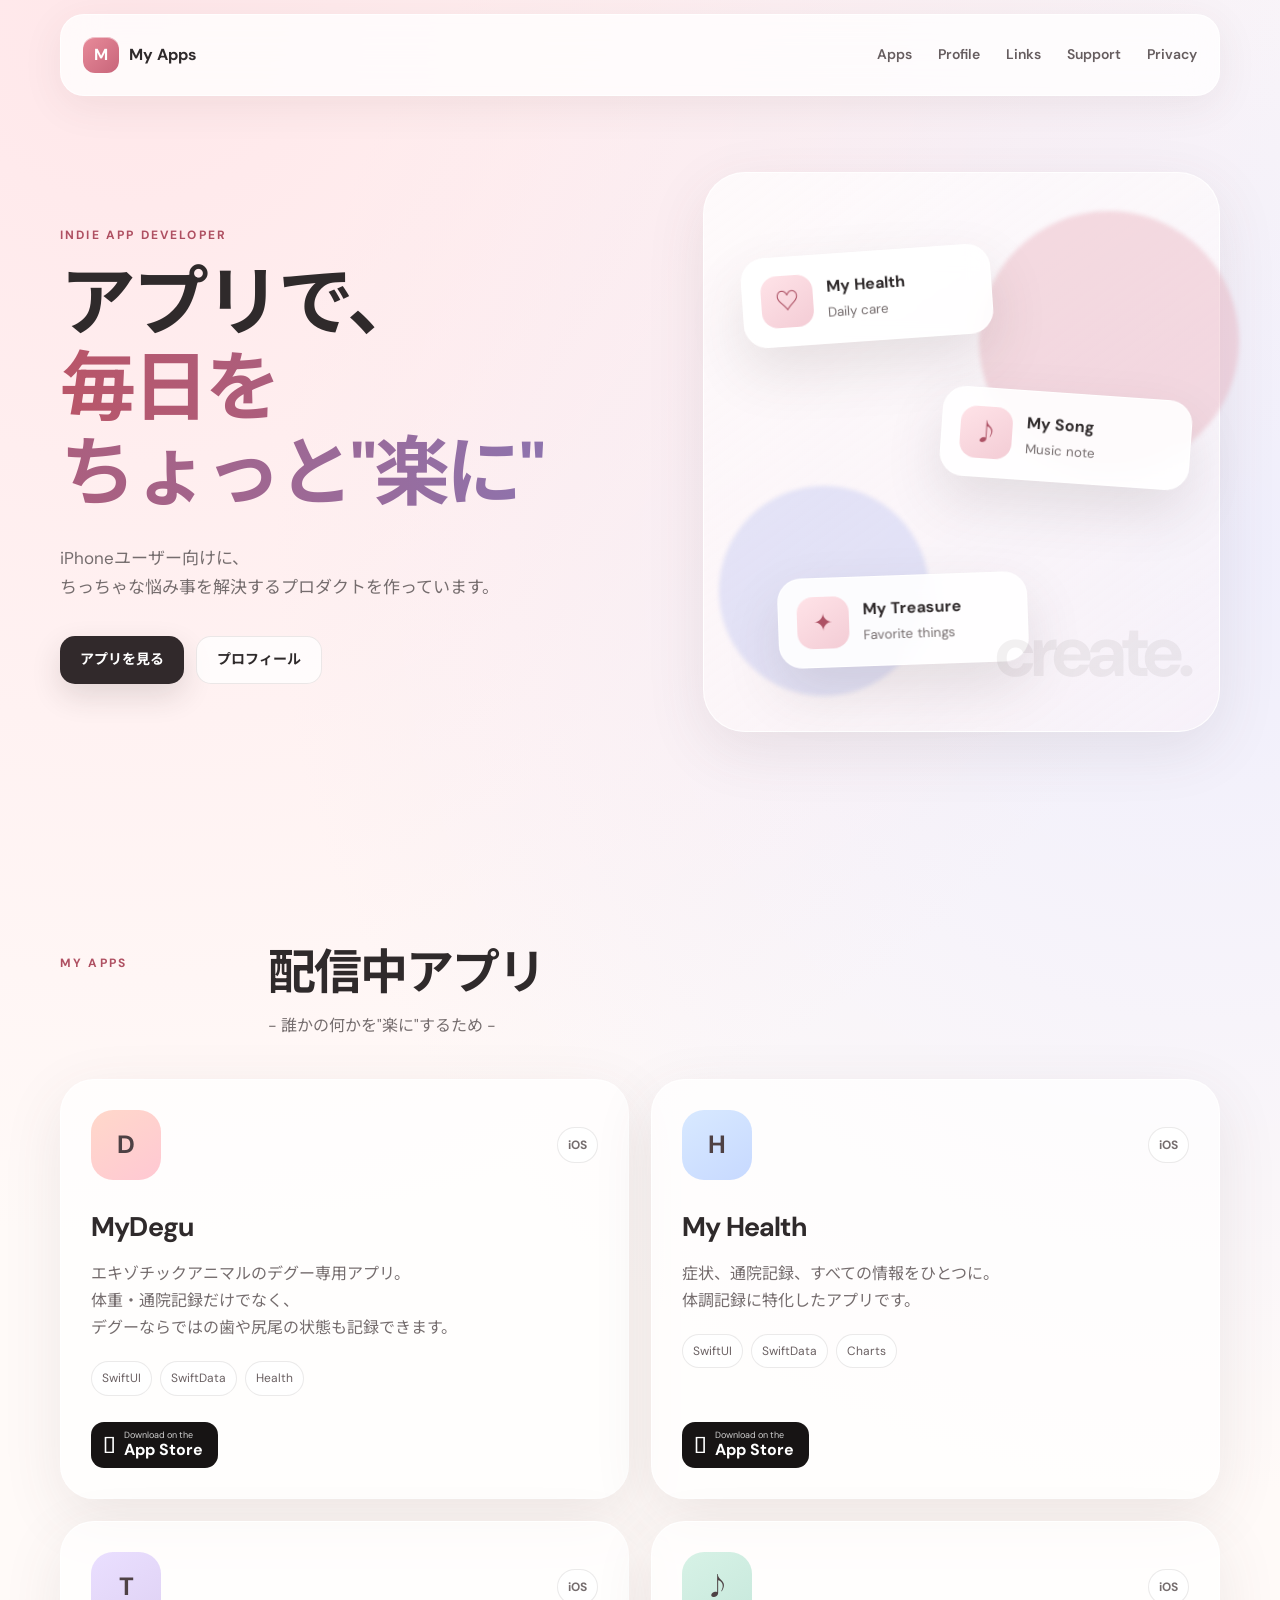
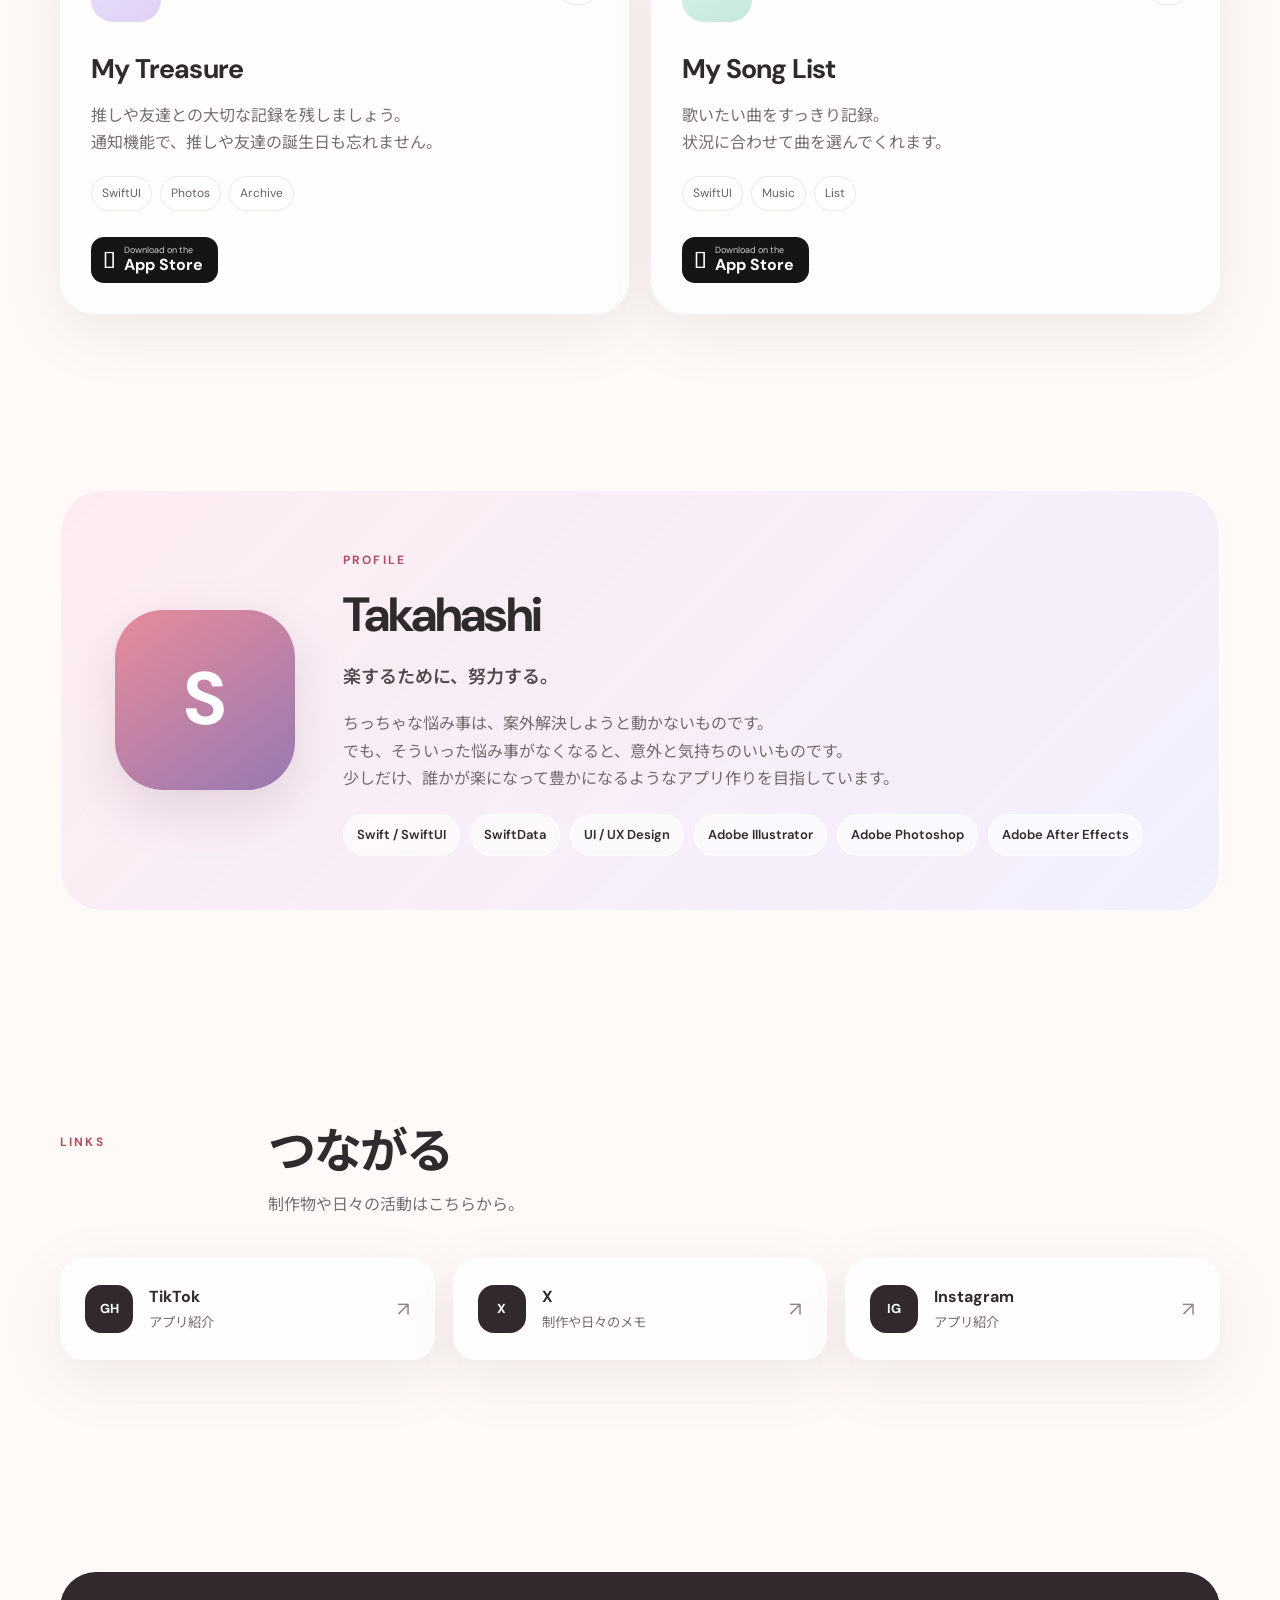
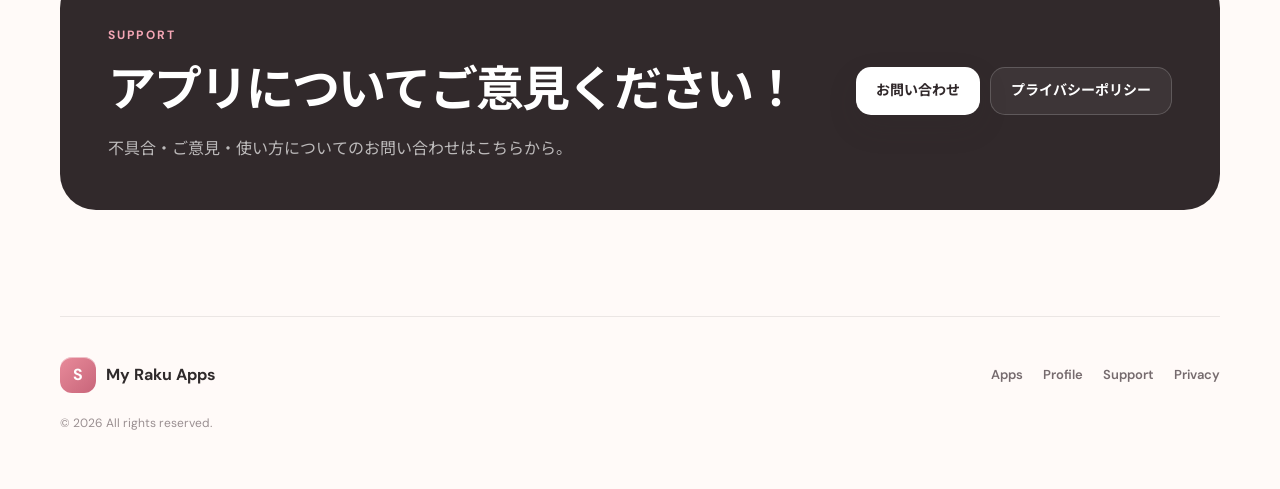
==== index.html @ 23fc6446 "名前削除" ====
<!doctype html>
<html lang="ja">

<head>
  <meta charset="utf-8">
  <meta name="viewport" content="width=device-width, initial-scale=1">

  <title>My Raku Apps</title>

  <meta
    name="description"
    content="個人開発したiOSアプリや制作活動をまとめたポートフォリオサイトです。"
  >
  <meta name="theme-color" content="#fff8f6">

  <!-- OGP -->
  <meta property="og:type" content="website">
  <meta property="og:title" content="Sakura Apps">
  <meta
    property="og:description"
    content="個人開発したiOSアプリや制作活動をまとめています。"
  >
  <meta property="og:image" content="assets/ogp.svg">
  <meta property="og:locale" content="ja_JP">

  <!-- favicon -->
  <link rel="icon" href="assets/favicon.svg" type="image/svg+xml">

  <!-- CSS -->
  <link rel="stylesheet" href="style.css">
</head>


<body>

  <div class="site-shell">

    <!-- HEADER -->
    <header class="header">

      <a class="brand" href="#top" aria-label="My Apps ホーム">
        <span class="brand-mark">M</span>
        <span>My Apps</span>
      </a>

      <button
        class="menu-button"
        id="menuButton"
        aria-label="メニューを開く"
        aria-expanded="false"
      >
        <span></span>
        <span></span>
        <span></span>
      </button>

      <nav class="nav" id="nav">
        <a href="#apps">Apps</a>
        <a href="#profile">Profile</a>
        <a href="#links">Links</a>
        <a href="#support">Support</a>
        <a href="privacy.html">Privacy</a>
      </nav>

    </header>


    <main id="top">

      <!-- HERO -->
      <section class="hero section">

        <div class="hero-copy">

          <span class="eyebrow">INDIE APP DEVELOPER</span>

          <h1>
            アプリで、<br>
            <span>毎日を<br>
            ちょっと"楽に"</span>
          </h1>

          <p>
            iPhoneユーザー向けに、<br>
            ちっちゃな悩み事を解決するプロダクトを作っています。
          </p>

          <div class="hero-actions">
            <a class="button primary" href="#apps">アプリを見る</a>
            <a class="button secondary" href="#profile">プロフィール</a>
          </div>

        </div>


        <div class="hero-art" aria-hidden="true">

          <div class="orb orb-a"></div>
          <div class="orb orb-b"></div>

          <div class="phone-card phone-card-a">
            <div class="mini-icon">♡</div>
            <div>
              <strong>My Health</strong>
              <small>Daily care</small>
            </div>
          </div>

          <div class="phone-card phone-card-b">
            <div class="mini-icon">♪</div>
            <div>
              <strong>My Song</strong>
              <small>Music note</small>
            </div>
          </div>

          <div class="phone-card phone-card-c">
            <div class="mini-icon">✦</div>
            <div>
              <strong>My Treasure</strong>
              <small>Favorite things</small>
            </div>
          </div>

          <div class="hero-word">create.</div>

        </div>

      </section>


      <!-- APPS -->
      <section class="section" id="apps">

        <div class="section-heading">

          <span class="eyebrow">MY APPS</span>

          <div>
            <h2>配信中アプリ</h2>
            <p>- 誰かの何かを"楽に"するため -</p>
          </div>

        </div>


        <div class="app-grid">

          <!-- MyDegu -->
          <article class="app-card">

            <div class="app-top">
              <div class="app-icon peach">D</div>
              <span class="status">iOS</span>
            </div>

            <h3>MyDegu</h3>

            <p>
              エキゾチックアニマルのデグー専用アプリ。<br>
              体重・通院記録だけでなく、<br>
              デグーならではの歯や尻尾の状態も記録できます。
            </p>

            <div class="tags">
              <span>SwiftUI</span>
              <span>SwiftData</span>
              <span>Health</span>
            </div>

            <a
              class="store-button"
              href="https://apps.apple.com/us/app/mydegu/id6795147871"
              target="_blank"
              rel="noopener noreferrer"
              aria-label="MyDeguをApp Storeで見る"
            >
              <span class="apple"></span>
              <span>
                <small>Download on the</small>
                <strong>App Store</strong>
              </span>
            </a>

          </article>


          <!-- My Health -->
          <article class="app-card">

            <div class="app-top">
              <div class="app-icon blue">H</div>
              <span class="status">iOS</span>
            </div>

            <h3>My Health</h3>

            <p>
              症状、通院記録、すべての情報をひとつに。<br>
              体調記録に特化したアプリです。
            </p>

            <div class="tags">
              <span>SwiftUI</span>
              <span>SwiftData</span>
              <span>Charts</span>
            </div>

            <a
              class="store-button"
              href="https://apps.apple.com/app/id6787606632"
              target="_blank"
              rel="noopener noreferrer"
              aria-label="My HealthをApp Storeで見る"
            >
              <span class="apple"></span>
              <span>
                <small>Download on the</small>
                <strong>App Store</strong>
              </span>
            </a>

          </article>


          <!-- My Treasure -->
          <article class="app-card">

            <div class="app-top">
              <div class="app-icon lilac">T</div>
              <span class="status">iOS</span>
            </div>

            <h3>My Treasure</h3>

            <p>
              推しや友達との大切な記録を残しましょう。<br>
              通知機能で、推しや友達の誕生日も忘れません。
            </p>

            <div class="tags">
              <span>SwiftUI</span>
              <span>Photos</span>
              <span>Archive</span>
            </div>

            <a
              class="store-button"
              href="https://apps.apple.com/us/app/myfavorite/id6787602927"
              target="_blank"
              rel="noopener noreferrer"
              aria-label="My TreasureをApp Storeで見る"
            >
              <span class="apple"></span>
              <span>
                <small>Download on the</small>
                <strong>App Store</strong>
              </span>
            </a>

          </article>


          <!-- My Song List -->
          <article class="app-card">

            <div class="app-top">
              <div class="app-icon mint">♪</div>
              <span class="status">iOS</span>
            </div>

            <h3>My Song List</h3>

            <p>
              歌いたい曲をすっきり記録。<br>
              状況に合わせて曲を選んでくれます。
            </p>

            <div class="tags">
              <span>SwiftUI</span>
              <span>Music</span>
              <span>List</span>
            </div>

            <a
              class="store-button"
              href="https://apps.apple.com/app/id6780097543"
              target="_blank"
              rel="noopener noreferrer"
              aria-label="My Song ListをApp Storeで見る"
            >
              <span class="apple"></span>
              <span>
                <small>Download on the</small>
                <strong>App Store</strong>
              </span>
            </a>

          </article>

        </div>

      </section>


      <!-- PROFILE -->
      <section class="section profile-section" id="profile">

        <div class="profile-card">

          <div class="profile-monogram">S</div>

          <div class="profile-copy">

            <span class="eyebrow">PROFILE</span>

            <h2>Takahashi</h2>

            <p class="lead">
              楽するために、努力する。
            </p>

            <p>
              ちっちゃな悩み事は、案外解決しようと動かないものです。<br>
              でも、そういった悩み事がなくなると、意外と気持ちのいいものです。<br>
              少しだけ、誰かが楽になって豊かになるようなアプリ作りを目指しています。
            </p>

            <div class="profile-points">
              <span>Swift / SwiftUI</span>
              <span>SwiftData</span>
              <span>UI / UX Design</span>
              <span>Adobe Illustrator</span>
              <span>Adobe Photoshop</span>
              <span>Adobe After Effects</span>
            </div>

          </div>

        </div>

      </section>


      <!-- LINKS -->
      <section class="section" id="links">

        <div class="section-heading">

          <span class="eyebrow">LINKS</span>

          <div>
            <h2>つながる</h2>
            <p>制作物や日々の活動はこちらから。</p>
          </div>

        </div>


        <div class="link-grid">

          <!-- TikTok -->
          <a
            class="social-card"
            href=""
            target="_blank"
            rel="noopener noreferrer"
          >
            <span class="social-mark">GH</span>

            <div>
              <strong>TikTok</strong>
              <small>アプリ紹介</small>
            </div>

            <span class="arrow">↗</span>
          </a>


          <!-- X -->
          <a
            class="social-card"
            href="#"
            target="_blank"
            rel="noopener noreferrer"
          >
            <span class="social-mark">X</span>

            <div>
              <strong>X</strong>
              <small>制作や日々のメモ</small>
            </div>

            <span class="arrow">↗</span>
          </a>


          <!-- Instagram -->
          <a
            class="social-card"
            href="#"
            target="_blank"
            rel="noopener noreferrer"
          >
            <span class="social-mark">IG</span>

            <div>
              <strong>Instagram</strong>
              <small>アプリ紹介</small>
            </div>

            <span class="arrow">↗</span>
          </a>

        </div>

      </section>


      <!-- SUPPORT -->
      <section class="section" id="support">

        <div class="support-panel">

          <div>
            <span class="eyebrow">SUPPORT</span>

            <h2>アプリについてご意見ください！</h2>

            <p>
              不具合・ご意見・使い方についてのお問い合わせはこちらから。
            </p>
          </div>

          <div class="support-actions">

            <a
              class="button primary"
              href="mailto:YOUR_EMAIL@example.com"
            >
              お問い合わせ
            </a>

            <a
              class="button secondary"
              href="privacy.html"
            >
              プライバシーポリシー
            </a>

          </div>

        </div>

      </section>

    </main>


    <!-- FOOTER -->
    <footer class="footer">

      <a class="brand footer-brand" href="#top">
        <span class="brand-mark">S</span>
        <span>My Raku Apps</span>
      </a>

      <div class="footer-links">
        <a href="#apps">Apps</a>
        <a href="#profile">Profile</a>
        <a href="#support">Support</a>
        <a href="privacy.html">Privacy</a>
      </div>

      <p>
        © <span id="year"></span> All rights reserved.
      </p>

    </footer>

  </div>


  <!-- JavaScript -->
  <script src="script.js"></script>

</body>
</html>
---- style.css ----
@import url('https://fonts.googleapis.com/css2?family=DM+Sans:wght@400;500;600;700&family=Noto+Sans+JP:wght@400;500;600;700&display=swap');

:root {
  --bg: #fffaf8;
  --surface: rgba(255,255,255,.76);
  --text: #2f2a2b;
  --muted: #756d6e;
  --line: rgba(61, 49, 51, .10);
  --accent: #d66d7e;
  --accent-dark: #af5062;
  --shadow: 0 18px 60px rgba(92, 64, 68, .10);
  --radius-xl: 34px;
  --radius-lg: 24px;
  --radius-md: 18px;
  --max: 1160px;
}

* { box-sizing: border-box; }
html { scroll-behavior: smooth; }
body {
  margin: 0;
  color: var(--text);
  background:
    radial-gradient(circle at 10% 0%, rgba(255, 218, 224, .6), transparent 32%),
    radial-gradient(circle at 95% 15%, rgba(226, 228, 255, .55), transparent 28%),
    var(--bg);
  font-family: "DM Sans", "Noto Sans JP", system-ui, sans-serif;
  line-height: 1.7;
}

a { color: inherit; text-decoration: none; }
img { max-width: 100%; display: block; }
code { background: #fff; padding: .18em .4em; border-radius: 6px; }

.site-shell { overflow: hidden; }
.header {
  width: min(calc(100% - 32px), var(--max));
  height: 82px;
  margin: 14px auto 0;
  padding: 0 22px;
  display: flex;
  align-items: center;
  justify-content: space-between;
  position: sticky;
  top: 12px;
  z-index: 50;
  background: rgba(255,255,255,.76);
  border: 1px solid rgba(255,255,255,.8);
  backdrop-filter: blur(18px);
  box-shadow: 0 10px 40px rgba(92,64,68,.08);
  border-radius: 24px;
}

.brand { display: inline-flex; gap: 10px; align-items: center; font-weight: 700; }
.brand-mark {
  width: 36px; height: 36px;
  display: grid; place-items: center;
  border-radius: 12px;
  background: linear-gradient(135deg, #e88b9a, #c8657a);
  color: white;
  box-shadow: inset 0 1px rgba(255,255,255,.5);
}
.nav { display: flex; gap: 26px; align-items: center; font-size: 14px; font-weight: 600; }
.nav a { color: #665d5f; }
.nav a:hover { color: var(--accent-dark); }
.menu-button { display: none; border: 0; background: transparent; padding: 8px; }
.menu-button span { width: 22px; height: 2px; display:block; background: #403739; margin: 4px 0; border-radius:999px; }

.section {
  width: min(calc(100% - 40px), var(--max));
  margin: 0 auto;
  padding: 106px 0;
}

.hero {
  min-height: 730px;
  display: grid;
  grid-template-columns: 1.05fr .95fr;
  gap: 72px;
  align-items: center;
  padding-top: 76px;
}
.eyebrow {
  display: inline-block;
  margin-bottom: 16px;
  font-size: 12px;
  font-weight: 700;
  letter-spacing: .18em;
  color: var(--accent-dark);
}
.hero h1 {
  font-size: clamp(44px, 6vw, 76px);
  line-height: 1.12;
  letter-spacing: -.045em;
  margin: 0 0 28px;
}
.hero h1 span {
  background: linear-gradient(90deg, #b95568, #8e73ad);
  -webkit-background-clip: text;
  color: transparent;
}
.hero p {
  max-width: 560px;
  margin: 0;
  font-size: 17px;
  color: var(--muted);
}
.hero-actions { display: flex; gap: 12px; margin-top: 34px; }
.button {
  min-height: 48px;
  padding: 0 20px;
  display: inline-flex;
  align-items: center;
  justify-content: center;
  border-radius: 15px;
  font-weight: 700;
  font-size: 14px;
  transition: .2s ease;
}
.button:hover { transform: translateY(-2px); }
.button.primary { background: #31292b; color: white; box-shadow: 0 12px 30px rgba(49,41,43,.14); }
.button.secondary { background: rgba(255,255,255,.75); border: 1px solid var(--line); }

.hero-art {
  position: relative;
  height: 560px;
  border-radius: 42px;
  background: linear-gradient(145deg, rgba(255,255,255,.72), rgba(255,244,246,.42));
  border: 1px solid rgba(255,255,255,.9);
  box-shadow: var(--shadow);
}
.orb { position:absolute; border-radius:50%; filter: blur(2px); }
.orb-a { width:260px; height:260px; right:-20px; top:38px; background:rgba(229,164,178,.36); }
.orb-b { width:210px; height:210px; left:15px; bottom:35px; background:rgba(178,189,241,.34); }
.hero-word {
  position:absolute; right:28px; bottom:18px;
  font-size:72px; font-weight:700; letter-spacing:-.06em; color:rgba(91,73,79,.08);
}
.phone-card {
  position:absolute;
  width: 250px;
  padding: 18px;
  display:flex;
  gap:14px;
  align-items:center;
  border-radius:24px;
  background:rgba(255,255,255,.88);
  border:1px solid rgba(255,255,255,.92);
  box-shadow:0 24px 55px rgba(76,58,63,.13);
  backdrop-filter: blur(12px);
}
.phone-card strong, .phone-card small { display:block; }
.phone-card small { color:var(--muted); margin-top:2px; }
.phone-card-a { top:78px; left:38px; transform:rotate(-4deg); }
.phone-card-b { top:220px; right:28px; transform:rotate(4deg); }
.phone-card-c { bottom:66px; left:74px; transform:rotate(-2deg); }
.mini-icon {
  flex:0 0 52px; height:52px; display:grid; place-items:center;
  border-radius:16px;
  background:linear-gradient(145deg,#ffe3e8,#f3ccd5);
  color:#ad5265; font-size:24px; font-weight:700;
}

.section-heading {
  display:flex;
  gap:48px;
  align-items:flex-start;
  margin-bottom:40px;
}
.section-heading .eyebrow { width:160px; padding-top:9px; }
.section-heading h2, .profile-card h2, .support-panel h2 {
  font-size: clamp(32px, 4vw, 48px);
  line-height:1.2;
  letter-spacing:-.04em;
  margin:0 0 10px;
}
.section-heading p { margin:0; color:var(--muted); }

.app-grid {
  display:grid;
  grid-template-columns:repeat(2,minmax(0,1fr));
  gap:22px;
}
.app-card {
  min-height: 390px;
  padding:30px;
  display:flex;
  flex-direction:column;
  border:1px solid rgba(255,255,255,.92);
  border-radius:var(--radius-xl);
  background:rgba(255,255,255,.68);
  box-shadow:var(--shadow);
  transition:.22s ease;
}
.app-card:hover { transform:translateY(-4px); box-shadow:0 24px 70px rgba(92,64,68,.14); }
.app-top { display:flex; justify-content:space-between; align-items:center; }
.app-icon {
  width:70px; height:70px; display:grid; place-items:center;
  border-radius:22px; font-size:25px; font-weight:700;
  color:#4e4144;
}
.app-icon.peach { background:linear-gradient(145deg,#ffd8ca,#ffc8d3); }
.app-icon.blue { background:linear-gradient(145deg,#d8e9ff,#c7d9ff); }
.app-icon.lilac { background:linear-gradient(145deg,#eadfff,#dfd2f4); }
.app-icon.mint { background:linear-gradient(145deg,#d7f2e6,#c7e8dc); }
.status {
  padding:7px 10px; border-radius:999px;
  background:#fff; border:1px solid var(--line);
  color:var(--muted); font-size:12px; font-weight:700;
}
.app-card h3 { font-size:27px; margin:24px 0 10px; letter-spacing:-.03em; }
.app-card p { margin:0; color:var(--muted); }
.tags { display:flex; gap:8px; flex-wrap:wrap; margin:20px 0 26px; }
.tags span {
  padding:6px 10px; border-radius:999px;
  background:#fff; border:1px solid var(--line);
  font-size:12px; color:#6a6062;
}
.store-button {
  margin-top:auto;
  width:max-content;
  display:flex; gap:8px; align-items:center;
  padding:9px 15px 9px 12px;
  border-radius:13px;
  background:#171414;
  color:white;
  line-height:1.05;
}
.store-button .apple { font-size:23px; }
.store-button small, .store-button strong { display:block; }
.store-button small { font-size:9px; opacity:.8; }
.store-button strong { font-size:16px; margin-top:2px; }
.tiny-note { color:#968b8e; font-size:12px; margin-top:18px; }

.profile-section { padding-top:70px; }
.profile-card {
  padding:54px;
  display:grid;
  grid-template-columns:180px 1fr;
  gap:48px;
  align-items:center;
  border-radius:42px;
  background:linear-gradient(135deg, rgba(253,235,239,.92), rgba(240,237,255,.86));
  border:1px solid rgba(255,255,255,.9);
}
.profile-monogram {
  width:180px; height:180px; display:grid; place-items:center;
  border-radius:48px;
  background:linear-gradient(145deg,#e88b9a,#9679b2);
  color:white;
  font-size:74px; font-weight:700;
  box-shadow:0 20px 50px rgba(125,88,116,.18);
}
.profile-copy .lead { font-size:18px; font-weight:600; color:#54494c; }
.profile-copy p { color:#756a6d; }
.profile-points { display:flex; gap:10px; flex-wrap:wrap; margin-top:22px; }
.profile-points span {
  padding:9px 13px; border-radius:999px; background:rgba(255,255,255,.62);
  border:1px solid rgba(255,255,255,.9); font-size:13px; font-weight:600;
}

.link-grid { display:grid; grid-template-columns:repeat(3,1fr); gap:18px; }
.social-card {
  padding:24px;
  display:grid;
  grid-template-columns:auto 1fr auto;
  gap:16px;
  align-items:center;
  border-radius:24px;
  background:rgba(255,255,255,.67);
  border:1px solid rgba(255,255,255,.9);
  box-shadow:var(--shadow);
  transition:.2s ease;
}
.social-card:hover { transform:translateY(-3px); }
.social-mark {
  width:48px; height:48px; display:grid; place-items:center;
  border-radius:16px; background:#31292b; color:white; font-size:13px; font-weight:700;
}
.social-card strong,.social-card small { display:block; }
.social-card small { color:var(--muted); margin-top:2px; }
.arrow { color:#928689; font-size:20px; }

.support-panel {
  padding:48px;
  display:flex;
  justify-content:space-between;
  gap:32px;
  align-items:center;
  border-radius:36px;
  background:#31292b;
  color:white;
}
.support-panel .eyebrow { color:#f4a6b5; }
.support-panel p { color:rgba(255,255,255,.68); margin-bottom:0; }
.support-actions { display:flex; gap:10px; flex-wrap:wrap; }
.support-panel .button.primary { background:white; color:#31292b; }
.support-panel .button.secondary { color:white; border-color:rgba(255,255,255,.18); background:rgba(255,255,255,.06); }

.footer {
  width:min(calc(100% - 40px),var(--max));
  margin:0 auto;
  padding:40px 0 56px;
  display:grid;
  grid-template-columns:1fr auto;
  gap:20px;
  align-items:center;
  border-top:1px solid var(--line);
}
.footer-links { display:flex; gap:20px; font-size:13px; font-weight:600; color:#766b6e; }
.footer p { grid-column:1/-1; margin:0; font-size:12px; color:#9a8f91; }

.page-hero { padding-top:100px; padding-bottom:40px; }
.page-hero h1 { font-size:clamp(42px,6vw,68px); line-height:1.1; margin:0 0 18px; letter-spacing:-.04em; }
.page-hero p { max-width:700px; color:var(--muted); }
.policy-card {
  padding:44px;
  border-radius:32px;
  background:rgba(255,255,255,.72);
  border:1px solid rgba(255,255,255,.9);
  box-shadow:var(--shadow);
}
.policy-card h2 { margin-top:36px; font-size:23px; }
.policy-card h2:first-child { margin-top:0; }
.policy-card p,.policy-card li { color:#6e6467; }
.policy-card a { color:var(--accent-dark); text-decoration:underline; text-underline-offset:3px; }

@media (max-width: 880px) {
  .header { height:70px; }
  .menu-button { display:block; }
  .nav {
    position:absolute;
    top:78px; left:0; right:0;
    display:none;
    padding:18px;
    flex-direction:column;
    align-items:stretch;
    gap:4px;
    background:rgba(255,255,255,.96);
    border:1px solid var(--line);
    border-radius:22px;
    box-shadow:var(--shadow);
  }
  .nav.open { display:flex; }
  .nav a { padding:11px 10px; }
  .hero { grid-template-columns:1fr; gap:44px; min-height:auto; padding-top:70px; }
  .hero-art { height:470px; }
  .section-heading { display:block; }
  .section-heading .eyebrow { width:auto; }
  .app-grid { grid-template-columns:1fr; }
  .profile-card { grid-template-columns:1fr; padding:34px; }
  .profile-monogram { width:120px; height:120px; border-radius:34px; font-size:48px; }
  .link-grid { grid-template-columns:1fr; }
  .support-panel { align-items:flex-start; flex-direction:column; }
  .footer { grid-template-columns:1fr; }
  .footer-links { flex-wrap:wrap; }
  .footer p { grid-column:auto; }
}

@media (max-width: 560px) {
  .section { width:min(calc(100% - 28px),var(--max)); padding:78px 0; }
  .header { width:calc(100% - 20px); padding:0 16px; top:8px; }
  .hero { padding-top:54px; }
  .hero p { font-size:15px; }
  .hero-actions { flex-direction:column; }
  .button { width:100%; }
  .hero-art { height:405px; border-radius:30px; }
  .phone-card { width:210px; padding:14px; border-radius:20px; }
  .phone-card-a { left:16px; top:48px; }
  .phone-card-b { right:10px; top:168px; }
  .phone-card-c { left:28px; bottom:36px; }
  .hero-word { font-size:56px; }
  .app-card { padding:24px; border-radius:28px; }
  .profile-card { padding:28px; border-radius:30px; }
  .support-panel { padding:30px; border-radius:28px; }
  .policy-card { padding:26px; border-radius:26px; }
}
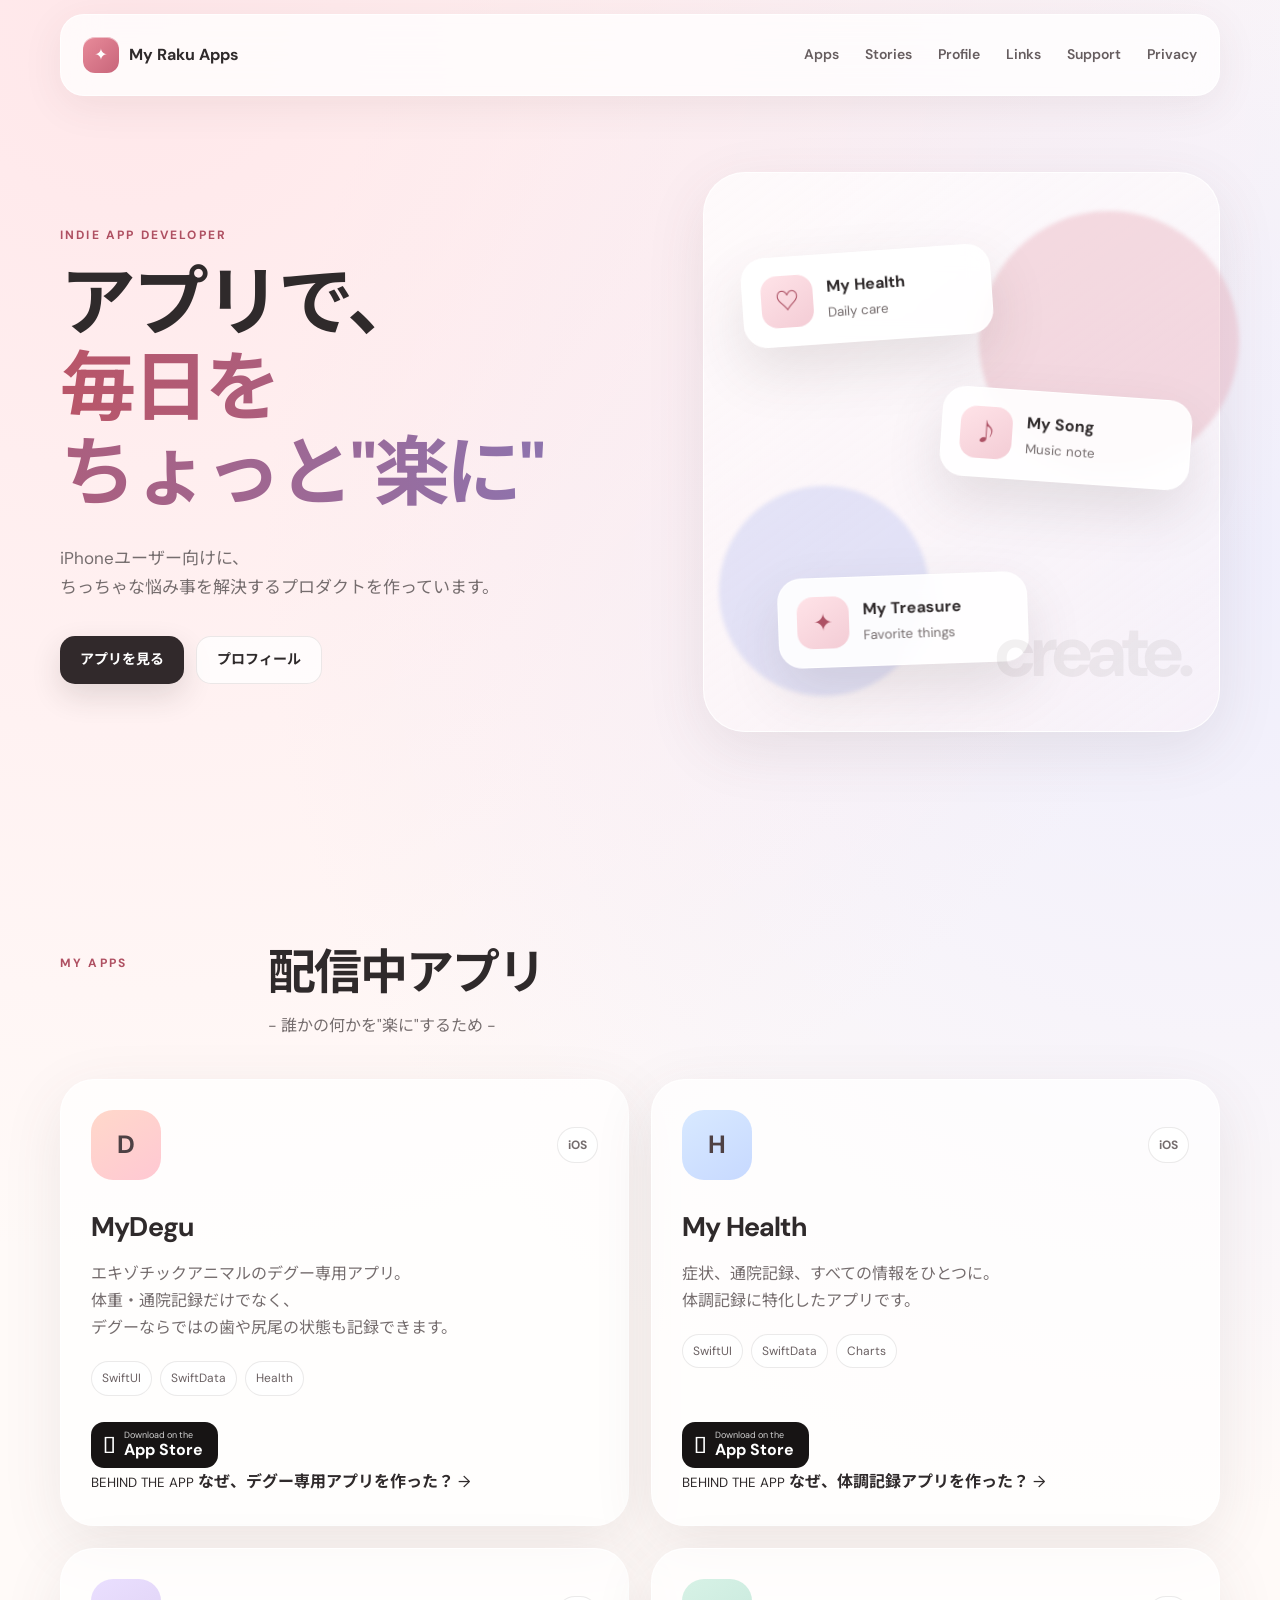
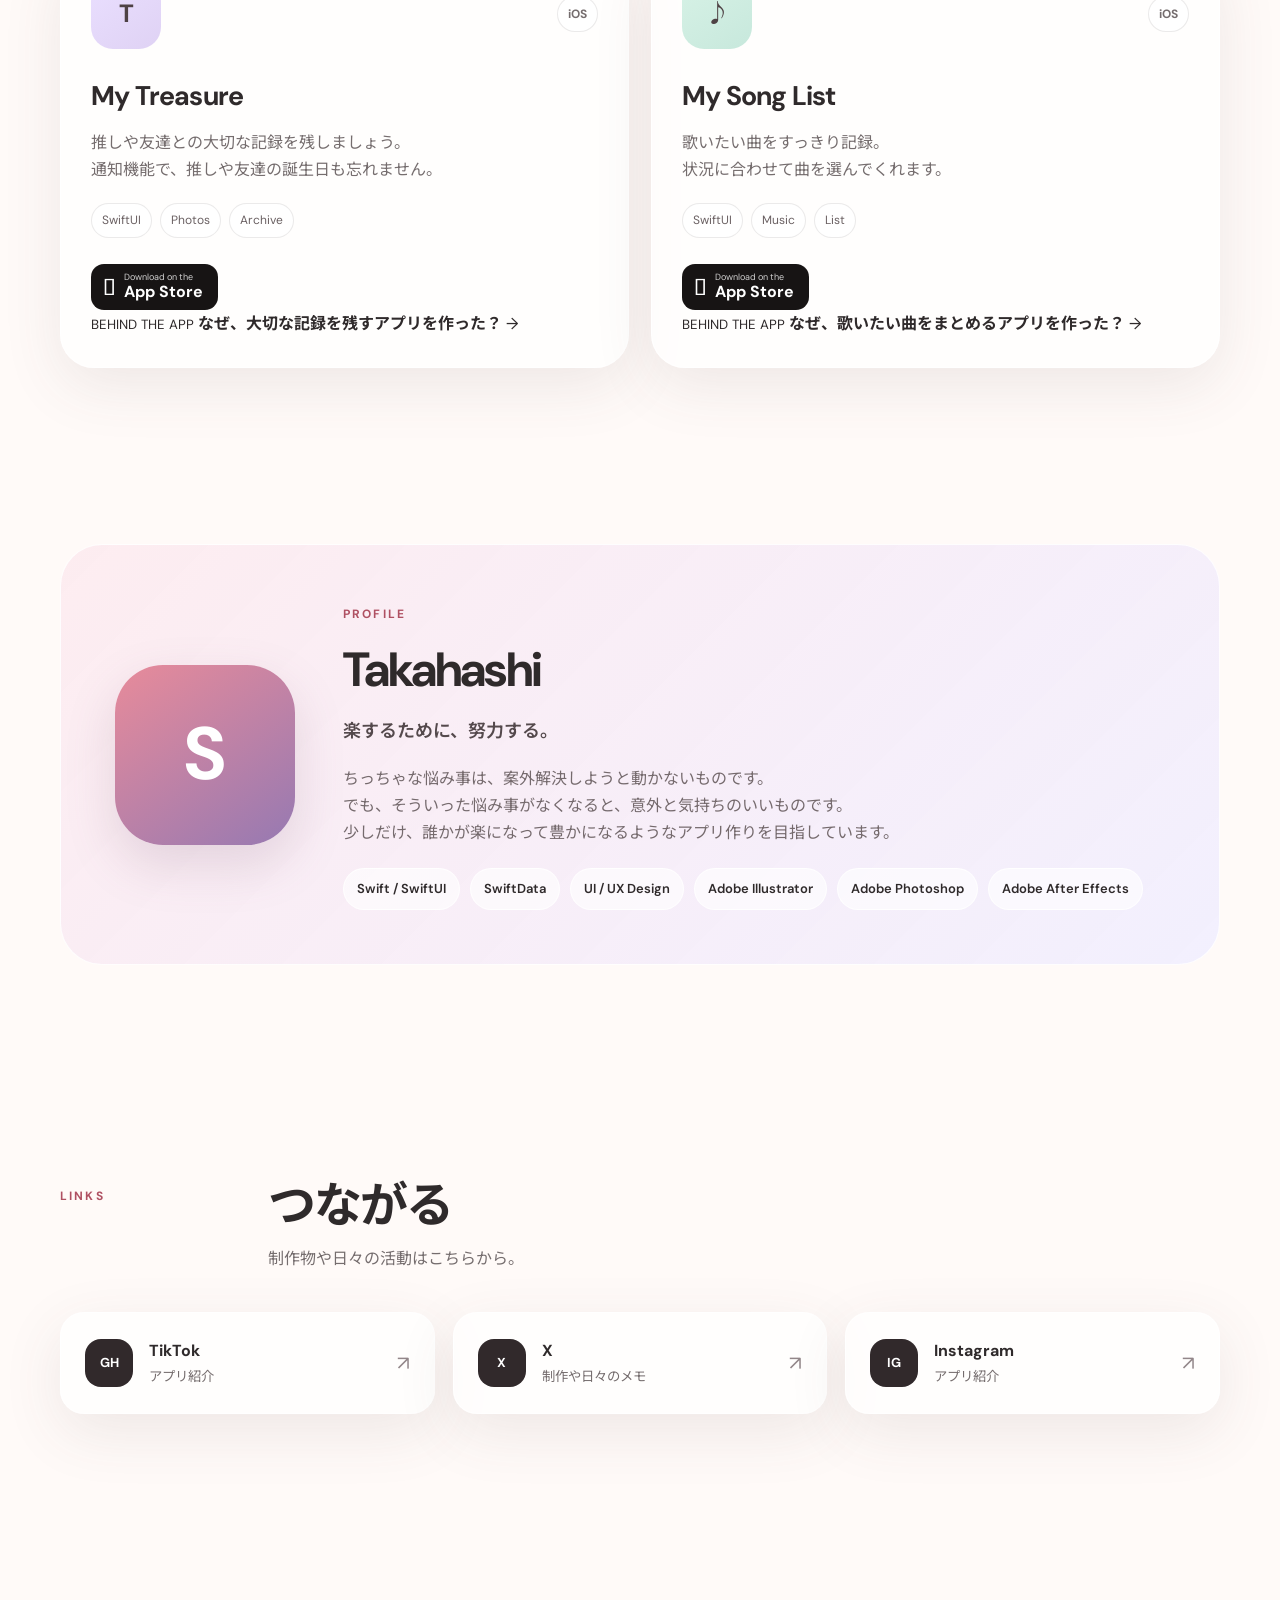
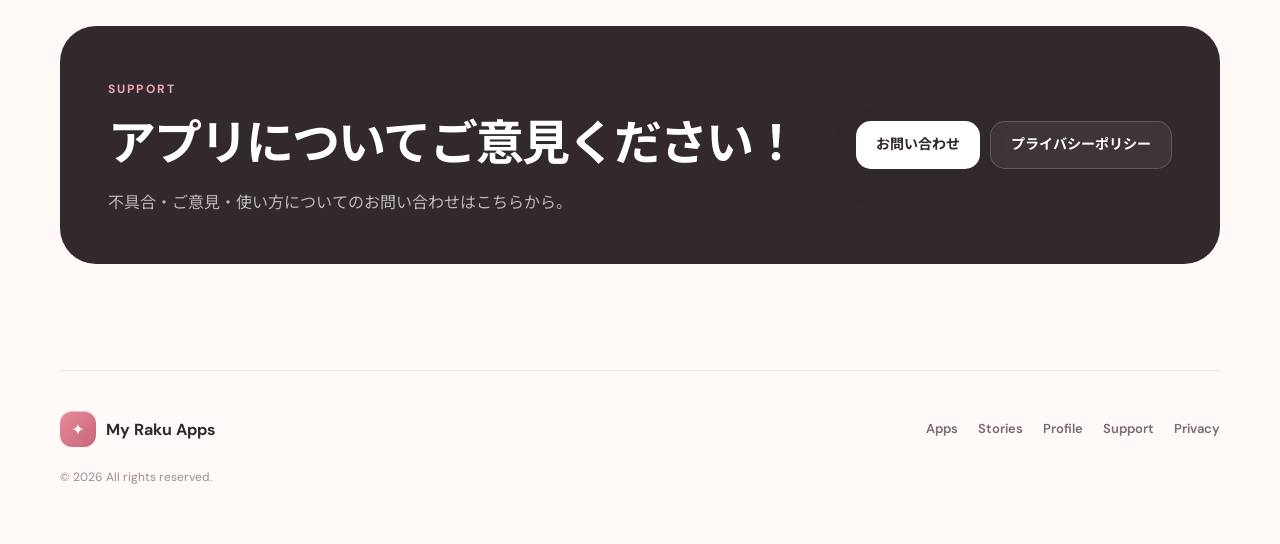
==== commit 9dae8038: "背景追加" ====
--- a/index.html
+++ b/index.html
@@ -15,7 +15,7 @@
 
   <!-- OGP -->
   <meta property="og:type" content="website">
-  <meta property="og:title" content="Sakura Apps">
+  <meta property="og:title" content="My Raku Apps">
   <meta
     property="og:description"
     content="個人開発したiOSアプリや制作活動をまとめています。"
@@ -38,9 +38,9 @@
     <!-- HEADER -->
     <header class="header">
 
-      <a class="brand" href="#top" aria-label="My Apps ホーム">
-        <span class="brand-mark">M</span>
-        <span>My Apps</span>
+      <a class="brand" href="#top" aria-label="My Raku Apps ホーム">
+        <span class="brand-mark">✦</span>
+        <span>My Raku Apps</span>
       </a>
 
       <button
@@ -56,6 +56,7 @@
 
       <nav class="nav" id="nav">
         <a href="#apps">Apps</a>
+        <a href="#apps">Stories</a>
         <a href="#profile">Profile</a>
         <a href="#links">Links</a>
         <a href="#support">Support</a>
@@ -182,6 +183,14 @@
               </span>
             </a>
 
+            <a class="behind-link" href="story/mydegu.html">
+              <span>
+                <small>BEHIND THE APP</small>
+                <strong>なぜ、デグー専用アプリを作った？</strong>
+              </span>
+              <span class="behind-arrow">→</span>
+            </a>
+
           </article>
 
 
@@ -220,6 +229,14 @@
               </span>
             </a>
 
+            <a class="behind-link" href="story/myhealth.html">
+              <span>
+                <small>BEHIND THE APP</small>
+                <strong>なぜ、体調記録アプリを作った？</strong>
+              </span>
+              <span class="behind-arrow">→</span>
+            </a>
+
           </article>
 
 
@@ -258,6 +275,14 @@
               </span>
             </a>
 
+            <a class="behind-link" href="story/mytreasure.html">
+              <span>
+                <small>BEHIND THE APP</small>
+                <strong>なぜ、大切な記録を残すアプリを作った？</strong>
+              </span>
+              <span class="behind-arrow">→</span>
+            </a>
+
           </article>
 
 
@@ -296,6 +321,14 @@
               </span>
             </a>
 
+            <a class="behind-link" href="story/mysong.html">
+              <span>
+                <small>BEHIND THE APP</small>
+                <strong>なぜ、歌いたい曲をまとめるアプリを作った？</strong>
+              </span>
+              <span class="behind-arrow">→</span>
+            </a>
+
           </article>
 
         </div>
@@ -461,12 +494,13 @@
     <footer class="footer">
 
       <a class="brand footer-brand" href="#top">
-        <span class="brand-mark">S</span>
+        <span class="brand-mark">✦</span>
         <span>My Raku Apps</span>
       </a>
 
       <div class="footer-links">
         <a href="#apps">Apps</a>
+        <a href="#apps">Stories</a>
         <a href="#profile">Profile</a>
         <a href="#support">Support</a>
         <a href="privacy.html">Privacy</a>
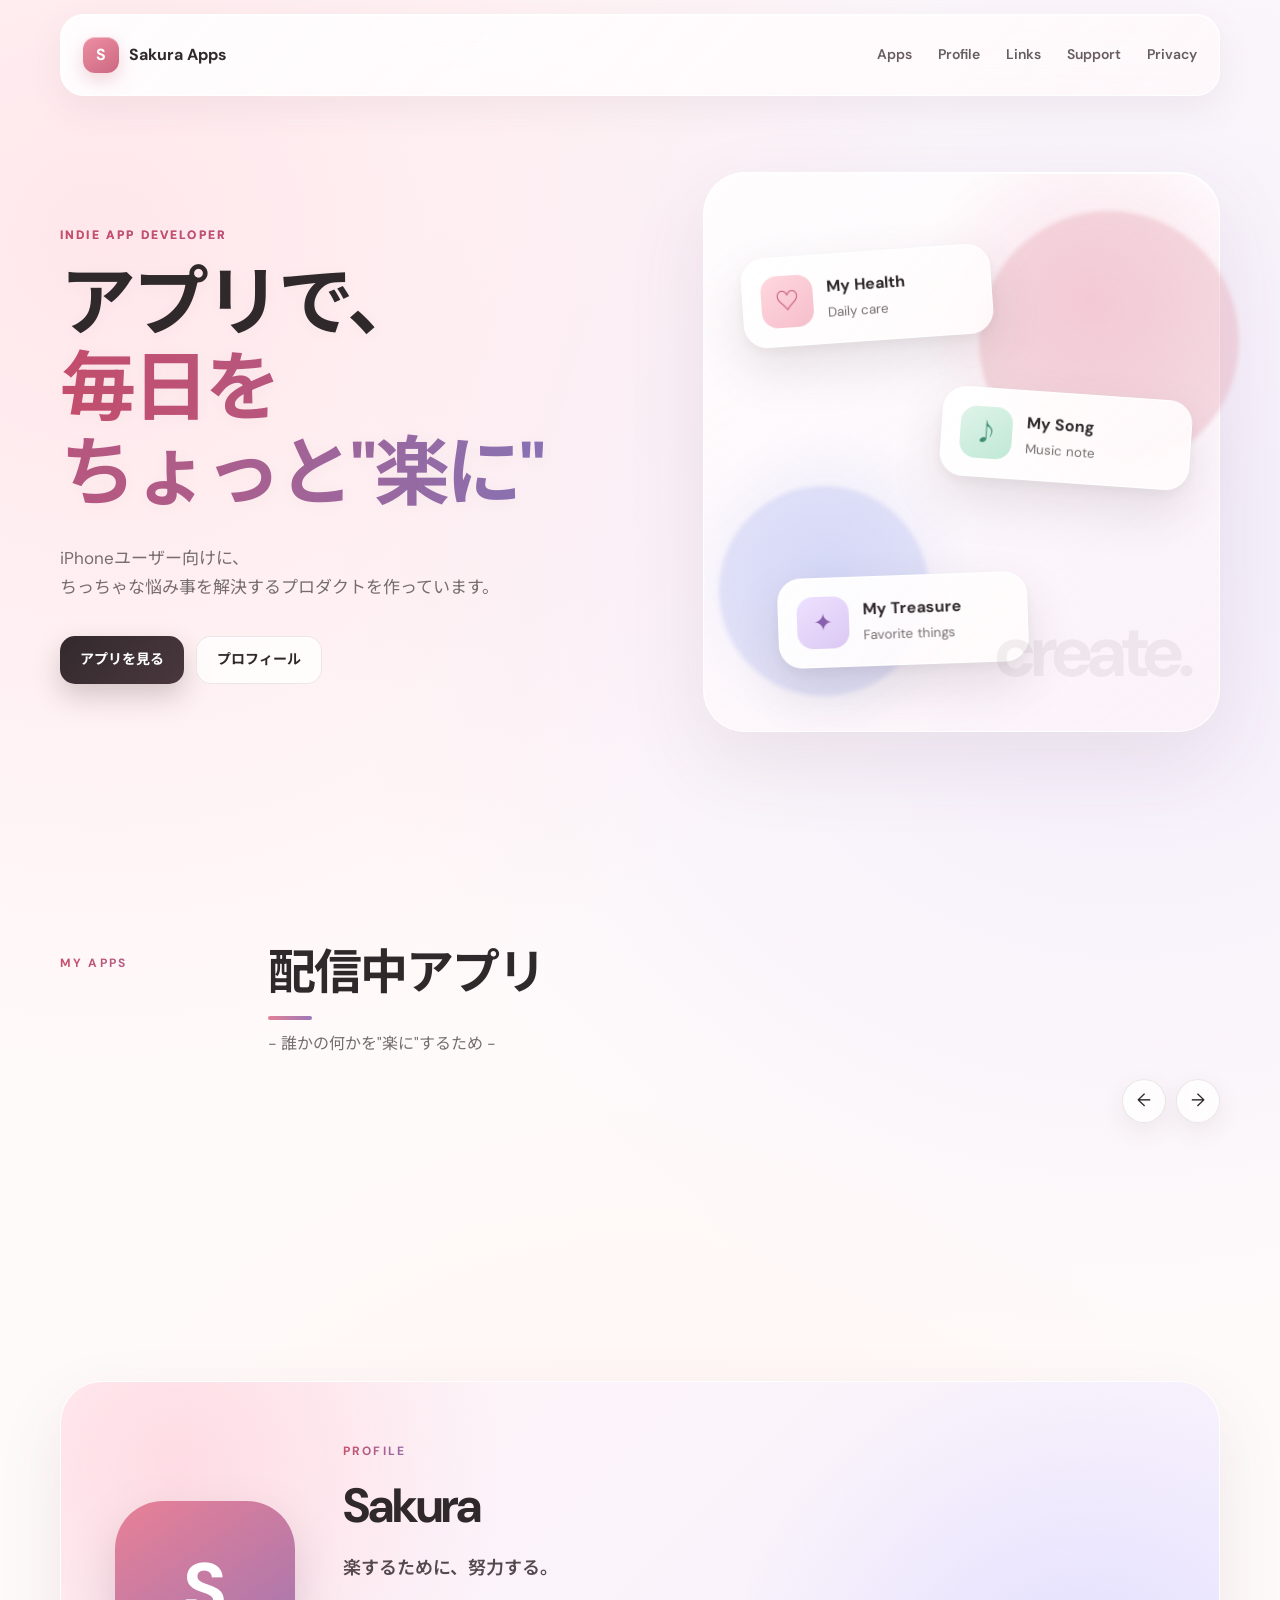
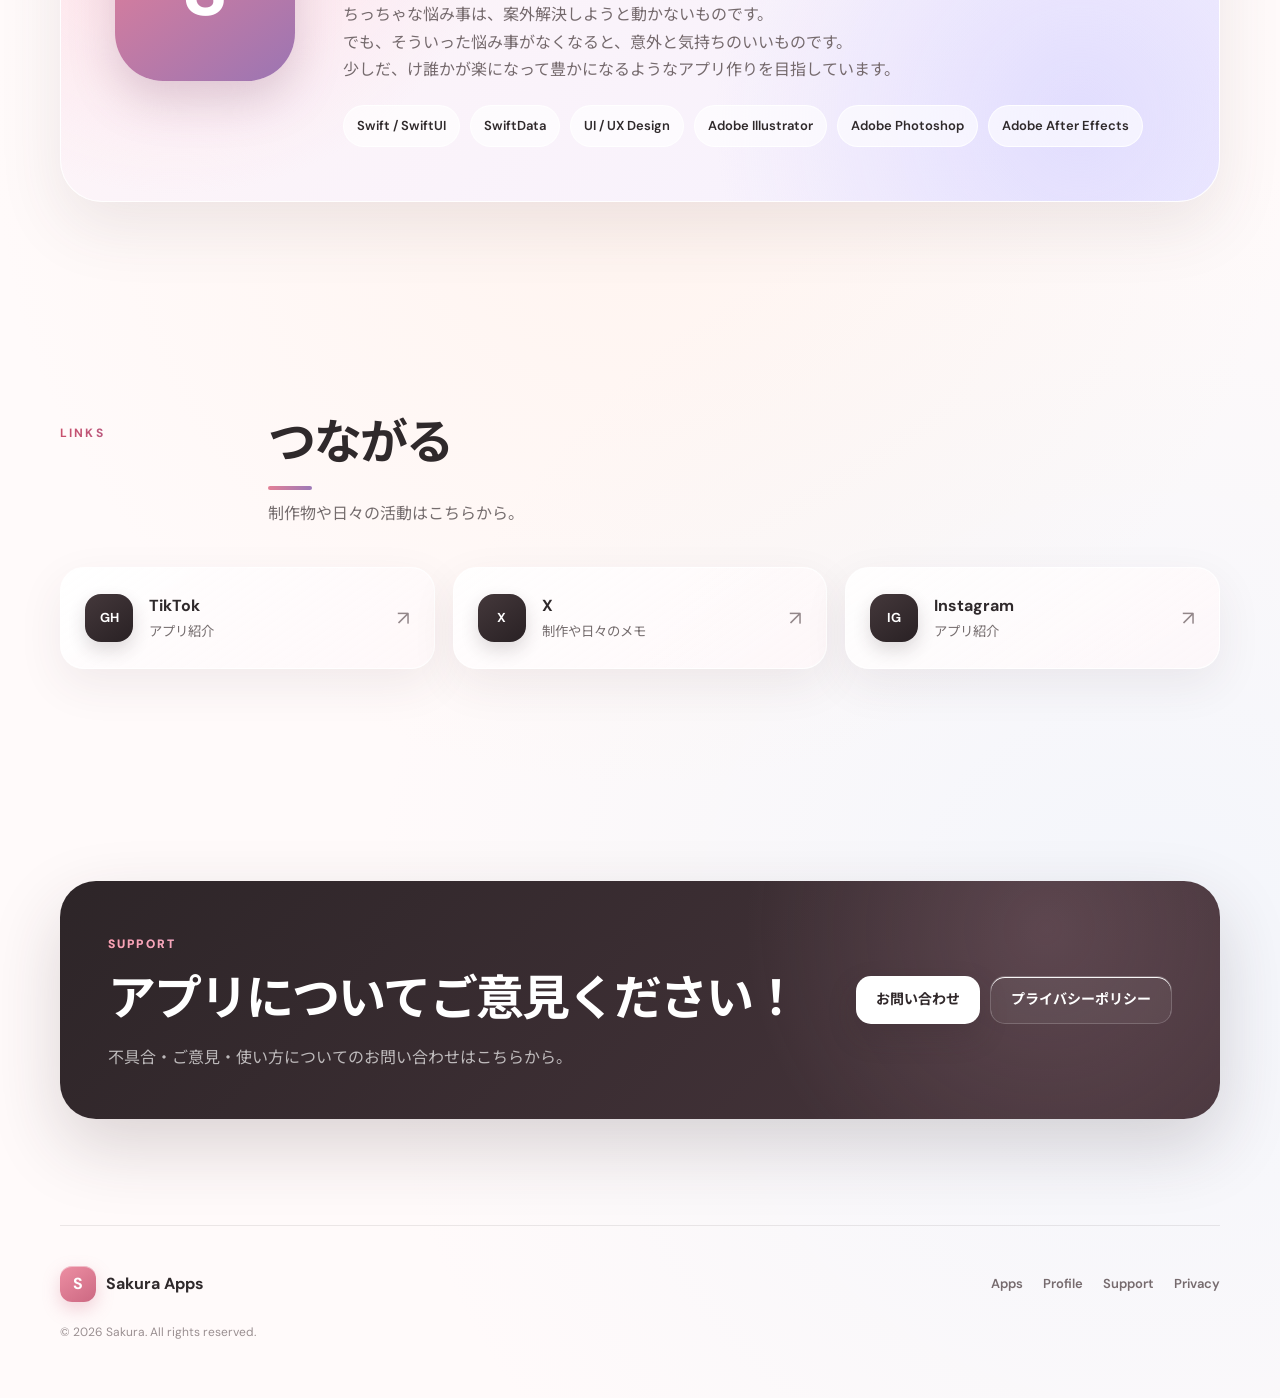
==== commit 788baa8f: "Update index.html" ====
--- a/index.html
+++ b/index.html
@@ -5,7 +5,7 @@
   <meta charset="utf-8">
   <meta name="viewport" content="width=device-width, initial-scale=1">
 
-  <title>My Raku Apps</title>
+  <title>Sakura Apps — 個人開発ポートフォリオ</title>
 
   <meta
     name="description"
@@ -15,7 +15,7 @@
 
   <!-- OGP -->
   <meta property="og:type" content="website">
-  <meta property="og:title" content="My Raku Apps">
+  <meta property="og:title" content="Sakura Apps">
   <meta
     property="og:description"
     content="個人開発したiOSアプリや制作活動をまとめています。"
@@ -38,9 +38,9 @@
     <!-- HEADER -->
     <header class="header">
 
-      <a class="brand" href="#top" aria-label="My Raku Apps ホーム">
-        <span class="brand-mark">✦</span>
-        <span>My Raku Apps</span>
+      <a class="brand" href="#top" aria-label="Sakura Apps ホーム">
+        <span class="brand-mark">S</span>
+        <span>Sakura Apps</span>
       </a>
 
       <button
@@ -56,7 +56,6 @@
 
       <nav class="nav" id="nav">
         <a href="#apps">Apps</a>
-        <a href="#apps">Stories</a>
         <a href="#profile">Profile</a>
         <a href="#links">Links</a>
         <a href="#support">Support</a>
@@ -143,195 +142,12 @@
           </div>
 
         </div>
-
-
-        <div class="app-grid">
-
-          <!-- MyDegu -->
-          <article class="app-card">
-
-            <div class="app-top">
-              <div class="app-icon peach">D</div>
-              <span class="status">iOS</span>
-            </div>
-
-            <h3>MyDegu</h3>
-
-            <p>
-              エキゾチックアニマルのデグー専用アプリ。<br>
-              体重・通院記録だけでなく、<br>
-              デグーならではの歯や尻尾の状態も記録できます。
-            </p>
-
-            <div class="tags">
-              <span>SwiftUI</span>
-              <span>SwiftData</span>
-              <span>Health</span>
-            </div>
-
-            <a
-              class="store-button"
-              href="https://apps.apple.com/us/app/mydegu/id6795147871"
-              target="_blank"
-              rel="noopener noreferrer"
-              aria-label="MyDeguをApp Storeで見る"
-            >
-              <span class="apple"></span>
-              <span>
-                <small>Download on the</small>
-                <strong>App Store</strong>
-              </span>
-            </a>
-
-            <a class="behind-link" href="story/mydegu.html">
-              <span>
-                <small>BEHIND THE APP</small>
-                <strong>なぜ、デグー専用アプリを作った？</strong>
-              </span>
-              <span class="behind-arrow">→</span>
-            </a>
-
-          </article>
-
-
-          <!-- My Health -->
-          <article class="app-card">
-
-            <div class="app-top">
-              <div class="app-icon blue">H</div>
-              <span class="status">iOS</span>
-            </div>
-
-            <h3>My Health</h3>
-
-            <p>
-              症状、通院記録、すべての情報をひとつに。<br>
-              体調記録に特化したアプリです。
-            </p>
-
-            <div class="tags">
-              <span>SwiftUI</span>
-              <span>SwiftData</span>
-              <span>Charts</span>
-            </div>
-
-            <a
-              class="store-button"
-              href="https://apps.apple.com/app/id6787606632"
-              target="_blank"
-              rel="noopener noreferrer"
-              aria-label="My HealthをApp Storeで見る"
-            >
-              <span class="apple"></span>
-              <span>
-                <small>Download on the</small>
-                <strong>App Store</strong>
-              </span>
-            </a>
-
-            <a class="behind-link" href="story/myhealth.html">
-              <span>
-                <small>BEHIND THE APP</small>
-                <strong>なぜ、体調記録アプリを作った？</strong>
-              </span>
-              <span class="behind-arrow">→</span>
-            </a>
-
-          </article>
-
-
-          <!-- My Treasure -->
-          <article class="app-card">
-
-            <div class="app-top">
-              <div class="app-icon lilac">T</div>
-              <span class="status">iOS</span>
-            </div>
-
-            <h3>My Treasure</h3>
-
-            <p>
-              推しや友達との大切な記録を残しましょう。<br>
-              通知機能で、推しや友達の誕生日も忘れません。
-            </p>
-
-            <div class="tags">
-              <span>SwiftUI</span>
-              <span>Photos</span>
-              <span>Archive</span>
-            </div>
-
-            <a
-              class="store-button"
-              href="https://apps.apple.com/us/app/myfavorite/id6787602927"
-              target="_blank"
-              rel="noopener noreferrer"
-              aria-label="My TreasureをApp Storeで見る"
-            >
-              <span class="apple"></span>
-              <span>
-                <small>Download on the</small>
-                <strong>App Store</strong>
-              </span>
-            </a>
-
-            <a class="behind-link" href="story/mytreasure.html">
-              <span>
-                <small>BEHIND THE APP</small>
-                <strong>なぜ、大切な記録を残すアプリを作った？</strong>
-              </span>
-              <span class="behind-arrow">→</span>
-            </a>
-
-          </article>
-
-
-          <!-- My Song List -->
-          <article class="app-card">
-
-            <div class="app-top">
-              <div class="app-icon mint">♪</div>
-              <span class="status">iOS</span>
-            </div>
-
-            <h3>My Song List</h3>
-
-            <p>
-              歌いたい曲をすっきり記録。<br>
-              状況に合わせて曲を選んでくれます。
-            </p>
-
-            <div class="tags">
-              <span>SwiftUI</span>
-              <span>Music</span>
-              <span>List</span>
-            </div>
-
-            <a
-              class="store-button"
-              href="https://apps.apple.com/app/id6780097543"
-              target="_blank"
-              rel="noopener noreferrer"
-              aria-label="My Song ListをApp Storeで見る"
-            >
-              <span class="apple"></span>
-              <span>
-                <small>Download on the</small>
-                <strong>App Store</strong>
-              </span>
-            </a>
-
-            <a class="behind-link" href="story/mysong.html">
-              <span>
-                <small>BEHIND THE APP</small>
-                <strong>なぜ、歌いたい曲をまとめるアプリを作った？</strong>
-              </span>
-              <span class="behind-arrow">→</span>
-            </a>
-
-          </article>
-
-        </div>
+        <div class="app-scroll-controls" aria-label="アプリ一覧のスクロール操作">
+          <button type="button" id="appPrev" aria-label="前のアプリを見る">←</button>
+          <button type="button" id="appNext" aria-label="次のアプリを見る">→</button>
+        </div>
+
+        <div class="app-grid" id="appGrid"></div>
 
       </section>
 
@@ -347,7 +163,7 @@
 
             <span class="eyebrow">PROFILE</span>
 
-            <h2>Takahashi</h2>
+            <h2>Sakura</h2>
 
             <p class="lead">
               楽するために、努力する。
@@ -356,7 +172,7 @@
             <p>
               ちっちゃな悩み事は、案外解決しようと動かないものです。<br>
               でも、そういった悩み事がなくなると、意外と気持ちのいいものです。<br>
-              少しだけ、誰かが楽になって豊かになるようなアプリ作りを目指しています。
+              少しだ、け誰かが楽になって豊かになるようなアプリ作りを目指しています。
             </p>
 
             <div class="profile-points">
@@ -494,20 +310,19 @@
     <footer class="footer">
 
       <a class="brand footer-brand" href="#top">
-        <span class="brand-mark">✦</span>
-        <span>My Raku Apps</span>
+        <span class="brand-mark">S</span>
+        <span>Sakura Apps</span>
       </a>
 
       <div class="footer-links">
         <a href="#apps">Apps</a>
-        <a href="#apps">Stories</a>
         <a href="#profile">Profile</a>
         <a href="#support">Support</a>
         <a href="privacy.html">Privacy</a>
       </div>
 
       <p>
-        © <span id="year"></span> All rights reserved.
+        © <span id="year"></span> Sakura. All rights reserved.
       </p>
 
     </footer>
@@ -516,6 +331,7 @@
 
 
   <!-- JavaScript -->
+  <script src="apps.js"></script>
   <script src="script.js"></script>
 
 </body>
--- a/style.css
+++ b/style.css
@@ -177,9 +177,38 @@
 .section-heading p { margin:0; color:var(--muted); }
 
 .app-grid {
-  display:grid;
-  grid-template-columns:repeat(2,minmax(0,1fr));
-  gap:22px;
+  display: grid;
+
+  /* 2段にする */
+  grid-template-rows: repeat(2, auto);
+
+  /* 横方向に追加していく */
+  grid-auto-flow: column;
+
+  /* カード幅 */
+  grid-auto-columns: 360px;
+
+  gap: 22px;
+
+  overflow-x: auto;
+  overflow-y: hidden;
+
+  padding: 12px 4px 30px;
+
+  scroll-snap-type: x mandatory;
+  scroll-behavior: smooth;
+
+  -webkit-overflow-scrolling: touch;
+
+  scrollbar-width: none;
+}
+
+.app-grid::-webkit-scrollbar {
+  display: none;
+}
+
+.app-card {
+  scroll-snap-align: start;
 }
 .app-card {
   min-height: 390px;
@@ -375,3 +404,1256 @@
   .support-panel { padding:30px; border-radius:28px; }
   .policy-card { padding:26px; border-radius:26px; }
 }
+/* =========================================================
+   BEHIND THE APP
+   ========================================================= */
+
+.behind-link {
+  margin-top: 24px;
+  padding-top: 20px;
+  display: flex;
+  align-items: center;
+  justify-content: space-between;
+  gap: 18px;
+  border-top: 1px solid var(--line);
+  color: var(--text);
+  transition: .22s ease;
+}
+
+.behind-link small,
+.behind-link strong {
+  display: block;
+}
+
+.behind-link small {
+  margin-bottom: 4px;
+  color: var(--accent-dark);
+  font-size: 10px;
+  font-weight: 700;
+  letter-spacing: .16em;
+}
+
+.behind-link strong {
+  font-size: 14px;
+  font-weight: 600;
+  line-height: 1.55;
+}
+
+.behind-arrow {
+  flex: 0 0 38px;
+  width: 38px;
+  height: 38px;
+  display: grid;
+  place-items: center;
+  border-radius: 50%;
+  background: rgba(214, 109, 126, .09);
+  color: var(--accent-dark);
+  font-size: 18px;
+  transition: .22s ease;
+}
+
+.behind-link:hover {
+  color: var(--accent-dark);
+}
+
+.behind-link:hover .behind-arrow {
+  transform: translateX(4px);
+  background: rgba(214, 109, 126, .15);
+}
+
+
+/* =========================================================
+   STORY PAGE
+   ========================================================= */
+
+.story-page {
+  min-height: 100vh;
+}
+
+.story-header {
+  width: min(calc(100% - 32px), var(--max));
+  height: 76px;
+  margin: 14px auto 0;
+  padding: 0 22px;
+  display: flex;
+  align-items: center;
+  justify-content: space-between;
+  position: sticky;
+  top: 12px;
+  z-index: 50;
+  background: rgba(255,255,255,.78);
+  border: 1px solid rgba(255,255,255,.88);
+  backdrop-filter: blur(18px);
+  box-shadow: 0 10px 40px rgba(92,64,68,.07);
+  border-radius: 24px;
+}
+
+.story-back {
+  display: inline-flex;
+  align-items: center;
+  gap: 8px;
+  color: var(--muted);
+  font-size: 13px;
+  font-weight: 600;
+  transition: .2s ease;
+}
+
+.story-back:hover {
+  color: var(--accent-dark);
+  transform: translateX(-2px);
+}
+
+.story-hero {
+  width: min(calc(100% - 40px), 920px);
+  margin: 0 auto;
+  padding: 112px 0 74px;
+  text-align: center;
+}
+
+.story-kicker {
+  display: inline-flex;
+  align-items: center;
+  gap: 10px;
+  margin-bottom: 20px;
+  color: var(--accent-dark);
+  font-size: 11px;
+  font-weight: 700;
+  letter-spacing: .18em;
+}
+
+.story-kicker::before,
+.story-kicker::after {
+  content: "";
+  width: 28px;
+  height: 1px;
+  background: rgba(175,80,98,.35);
+}
+
+.story-hero h1 {
+  margin: 0 auto 24px;
+  max-width: 820px;
+  font-size: clamp(40px, 7vw, 72px);
+  line-height: 1.18;
+  letter-spacing: -.045em;
+}
+
+.story-hero h1 span {
+  background: linear-gradient(90deg, #b95568, #8e73ad);
+  -webkit-background-clip: text;
+  color: transparent;
+}
+
+.story-lead {
+  max-width: 650px;
+  margin: 0 auto;
+  color: var(--muted);
+  font-size: 16px;
+}
+
+.story-visual {
+  width: min(calc(100% - 40px), 920px);
+  min-height: 300px;
+  margin: 0 auto 90px;
+  position: relative;
+  display: grid;
+  place-items: center;
+  overflow: hidden;
+  border-radius: 42px;
+  border: 1px solid rgba(255,255,255,.92);
+  background:
+    radial-gradient(circle at 20% 25%, rgba(255,216,202,.72), transparent 30%),
+    radial-gradient(circle at 80% 30%, rgba(223,210,244,.66), transparent 34%),
+    linear-gradient(145deg, rgba(255,255,255,.88), rgba(255,246,248,.62));
+  box-shadow: var(--shadow);
+}
+
+.story-visual::before,
+.story-visual::after {
+  content: "";
+  position: absolute;
+  border-radius: 50%;
+  filter: blur(1px);
+}
+
+.story-visual::before {
+  width: 230px;
+  height: 230px;
+  left: -60px;
+  bottom: -80px;
+  background: rgba(199,232,220,.42);
+}
+
+.story-visual::after {
+  width: 190px;
+  height: 190px;
+  right: -35px;
+  top: -55px;
+  background: rgba(199,217,255,.44);
+}
+
+.story-app-badge {
+  width: 132px;
+  height: 132px;
+  z-index: 1;
+  display: grid;
+  place-items: center;
+  border-radius: 36px;
+  background: rgba(255,255,255,.86);
+  border: 1px solid rgba(255,255,255,.94);
+  box-shadow: 0 24px 60px rgba(92,64,68,.13);
+  color: #554a4d;
+  font-size: 42px;
+  font-weight: 700;
+}
+
+.story-content {
+  width: min(calc(100% - 40px), 820px);
+  margin: 0 auto;
+  padding-bottom: 110px;
+}
+
+.story-chapter {
+  display: grid;
+  grid-template-columns: 130px 1fr;
+  gap: 44px;
+  padding: 56px 0;
+  border-top: 1px solid var(--line);
+}
+
+.story-chapter:last-of-type {
+  border-bottom: 1px solid var(--line);
+}
+
+.story-number {
+  color: var(--accent-dark);
+  font-size: 11px;
+  font-weight: 700;
+  letter-spacing: .16em;
+}
+
+.story-copy h2 {
+  margin: 0 0 18px;
+  font-size: clamp(28px, 4vw, 40px);
+  line-height: 1.25;
+  letter-spacing: -.035em;
+}
+
+.story-copy p {
+  margin: 0 0 18px;
+  color: var(--muted);
+  font-size: 16px;
+}
+
+.story-copy p:last-child {
+  margin-bottom: 0;
+}
+
+.story-points {
+  margin: 24px 0 0;
+  padding: 0;
+  list-style: none;
+  display: grid;
+  gap: 10px;
+}
+
+.story-points li {
+  padding: 13px 16px;
+  border-radius: 14px;
+  background: rgba(255,255,255,.62);
+  border: 1px solid rgba(255,255,255,.9);
+  color: #675d60;
+}
+
+.story-idea {
+  margin-top: 26px;
+  padding: 28px;
+  border-radius: 24px;
+  background: linear-gradient(135deg, rgba(253,235,239,.74), rgba(240,237,255,.72));
+  border: 1px solid rgba(255,255,255,.9);
+}
+
+.story-idea strong {
+  display: block;
+  margin-bottom: 8px;
+  font-size: 18px;
+}
+
+.story-cta {
+  margin-top: 70px;
+  padding: 38px;
+  display: flex;
+  align-items: center;
+  justify-content: space-between;
+  gap: 28px;
+  border-radius: 30px;
+  background: #31292b;
+  color: white;
+}
+
+.story-cta p {
+  margin: 5px 0 0;
+  color: rgba(255,255,255,.62);
+}
+
+.story-cta .store-button {
+  flex: 0 0 auto;
+  background: white;
+  color: #201b1d;
+}
+
+.story-next {
+  width: min(calc(100% - 40px), 820px);
+  margin: 0 auto;
+  padding: 34px 0 70px;
+  display: flex;
+  align-items: center;
+  justify-content: space-between;
+  gap: 18px;
+  font-size: 13px;
+  font-weight: 600;
+}
+
+.story-next a {
+  color: var(--muted);
+  transition: .2s ease;
+}
+
+.story-next a:hover {
+  color: var(--accent-dark);
+}
+
+
+/* Scroll reveal */
+.reveal {
+  opacity: 0;
+  transform: translateY(18px);
+  transition:
+    opacity .65s ease var(--delay, 0ms),
+    transform .65s ease var(--delay, 0ms);
+}
+
+.reveal.show {
+  opacity: 1;
+  transform: translateY(0);
+}
+
+.header.scrolled,
+.story-header.scrolled {
+  background: rgba(255,255,255,.9);
+  box-shadow: 0 12px 44px rgba(92,64,68,.11);
+}
+
+
+/* Hero micro movement */
+.hero-art {
+  --mouse-x: 0px;
+  --mouse-y: 0px;
+}
+
+.hero-art .phone-card-a {
+  margin-left: var(--mouse-x);
+  margin-top: var(--mouse-y);
+}
+
+.hero-art .phone-card-b {
+  margin-right: var(--mouse-x);
+  margin-top: calc(var(--mouse-y) * -1);
+}
+
+.hero-art .phone-card-c {
+  margin-left: calc(var(--mouse-x) * -.7);
+}
+
+
+/* Mobile */
+@media (max-width: 720px) {
+  .story-header {
+    height: 68px;
+    top: 8px;
+    width: calc(100% - 20px);
+    padding: 0 16px;
+  }
+
+  .story-hero {
+    padding-top: 78px;
+  }
+
+  .story-visual {
+    min-height: 240px;
+    margin-bottom: 58px;
+    border-radius: 30px;
+  }
+
+  .story-app-badge {
+    width: 104px;
+    height: 104px;
+    border-radius: 30px;
+    font-size: 34px;
+  }
+
+  .story-chapter {
+    grid-template-columns: 1fr;
+    gap: 12px;
+    padding: 42px 0;
+  }
+
+  .story-cta {
+    align-items: flex-start;
+    flex-direction: column;
+    padding: 28px;
+  }
+
+  .story-cta .store-button {
+    width: 100%;
+    justify-content: center;
+  }
+
+  .story-next {
+    align-items: flex-start;
+    flex-direction: column;
+  }
+}
+
+@media (prefers-reduced-motion: reduce) {
+  html {
+    scroll-behavior: auto;
+  }
+
+  .reveal,
+  .reveal.show {
+    opacity: 1;
+    transform: none;
+    transition: none;
+  }
+
+  .behind-link,
+  .behind-arrow,
+  .story-back {
+    transition: none;
+  }
+}
+
+/* ========================================
+   My Raku Apps
+   Color / Texture Upgrade
+======================================== */
+
+
+/* ---------- 全体背景 ---------- */
+
+body {
+  background:
+    radial-gradient(
+      circle at 8% 8%,
+      rgba(255, 200, 211, 0.38),
+      transparent 28%
+    ),
+    radial-gradient(
+      circle at 88% 18%,
+      rgba(220, 211, 255, 0.35),
+      transparent 30%
+    ),
+    radial-gradient(
+      circle at 50% 58%,
+      rgba(255, 225, 205, 0.25),
+      transparent 35%
+    ),
+    radial-gradient(
+      circle at 90% 85%,
+      rgba(205, 231, 255, 0.24),
+      transparent 28%
+    ),
+    #fffafa;
+
+  color: #2f292b;
+}
+
+
+/* ---------- ヘッダー ---------- */
+
+.header {
+  background:
+    linear-gradient(
+      135deg,
+      rgba(255, 255, 255, 0.90),
+      rgba(255, 248, 250, 0.82)
+    );
+
+  border: 1px solid rgba(255, 255, 255, 0.92);
+
+  box-shadow:
+    0 12px 36px rgba(106, 72, 83, 0.08),
+    inset 0 1px 0 rgba(255, 255, 255, 0.95);
+
+  backdrop-filter: blur(22px);
+}
+
+
+/* ---------- ロゴ ---------- */
+
+.brand-mark {
+  background:
+    linear-gradient(
+      145deg,
+      #ed8fa3,
+      #cc6882
+    );
+
+  box-shadow:
+    0 7px 18px rgba(205, 104, 130, 0.28),
+    inset 0 1px 0 rgba(255, 255, 255, 0.45);
+}
+
+
+/* ---------- ナビ ---------- */
+
+.nav a {
+  position: relative;
+  transition:
+    color 0.2s ease,
+    transform 0.2s ease;
+}
+
+.nav a:hover {
+  color: #c15773;
+  transform: translateY(-1px);
+}
+
+.nav a::after {
+  content: "";
+
+  position: absolute;
+  left: 50%;
+  bottom: -7px;
+
+  width: 0;
+  height: 2px;
+
+  background:
+    linear-gradient(
+      90deg,
+      #e8879d,
+      #a985c3
+    );
+
+  border-radius: 999px;
+
+  transform: translateX(-50%);
+
+  transition: width 0.2s ease;
+}
+
+.nav a:hover::after {
+  width: 70%;
+}
+
+
+/* ---------- HERO ---------- */
+
+.hero-copy .eyebrow {
+  color: #c4506d;
+}
+
+.hero h1 {
+  text-shadow:
+    0 2px 16px rgba(97, 67, 77, 0.04);
+}
+
+.hero h1 span {
+  background:
+    linear-gradient(
+      90deg,
+      #c64e6d 0%,
+      #b35c88 45%,
+      #8973b5 100%
+    );
+
+  -webkit-background-clip: text;
+  background-clip: text;
+
+  color: transparent;
+}
+
+
+/* ---------- HERO右側 ---------- */
+
+.hero-art {
+  background:
+    radial-gradient(
+      circle at 75% 23%,
+      rgba(244, 180, 196, 0.38),
+      transparent 30%
+    ),
+    radial-gradient(
+      circle at 24% 73%,
+      rgba(185, 195, 248, 0.34),
+      transparent 27%
+    ),
+    linear-gradient(
+      145deg,
+      rgba(255, 255, 255, 0.84),
+      rgba(255, 244, 248, 0.62)
+    );
+
+  border:
+    1px solid rgba(255, 255, 255, 0.92);
+
+  box-shadow:
+    0 30px 80px rgba(103, 73, 83, 0.10),
+    inset 0 1px 0 rgba(255, 255, 255, 0.96);
+}
+
+
+/* ---------- 浮いているアプリ ---------- */
+
+.phone-card {
+  background:
+    linear-gradient(
+      135deg,
+      rgba(255, 255, 255, 0.96),
+      rgba(255, 250, 251, 0.90)
+    );
+
+  border:
+    1px solid rgba(255, 255, 255, 0.96);
+
+  box-shadow:
+    0 22px 50px rgba(77, 56, 64, 0.13),
+    0 5px 14px rgba(77, 56, 64, 0.05);
+
+  transition:
+    transform 0.3s ease,
+    box-shadow 0.3s ease;
+}
+
+.phone-card:hover {
+  box-shadow:
+    0 28px 65px rgba(77, 56, 64, 0.18);
+
+  z-index: 2;
+}
+
+
+/* それぞれ少し色を変える */
+
+.phone-card-a .mini-icon {
+  background:
+    linear-gradient(
+      145deg,
+      #ffd7df,
+      #f5becb
+    );
+
+  color: #c85e78;
+}
+
+.phone-card-b .mini-icon {
+  background:
+    linear-gradient(
+      145deg,
+      #dff4e9,
+      #bfe8d5
+    );
+
+  color: #408f73;
+}
+
+.phone-card-c .mini-icon {
+  background:
+    linear-gradient(
+      145deg,
+      #eee1ff,
+      #dbc8f3
+    );
+
+  color: #8860ae;
+}
+
+
+/* ---------- メインボタン ---------- */
+
+.button.primary {
+  background:
+    linear-gradient(
+      135deg,
+      #33292c,
+      #49383e
+    );
+
+  box-shadow:
+    0 12px 28px rgba(56, 42, 47, 0.22);
+
+  transition:
+    transform 0.2s ease,
+    box-shadow 0.2s ease;
+}
+
+.button.primary:hover {
+  transform: translateY(-3px);
+
+  box-shadow:
+    0 17px 34px rgba(56, 42, 47, 0.27);
+}
+
+
+.button.secondary {
+  background:
+    rgba(255, 255, 255, 0.74);
+
+  border:
+    1px solid rgba(105, 77, 86, 0.12);
+
+  box-shadow:
+    inset 0 1px 0 rgba(255, 255, 255, 0.95);
+}
+
+
+/* ========================================
+   APP CARD
+======================================== */
+
+.app-card {
+  position: relative;
+  overflow: hidden;
+
+  border:
+    1px solid rgba(255, 255, 255, 0.92);
+
+  box-shadow:
+    0 20px 55px rgba(77, 57, 65, 0.08);
+
+  transition:
+    transform 0.25s ease,
+    box-shadow 0.25s ease;
+}
+
+
+/* 上側に淡い光 */
+
+.app-card::before {
+  content: "";
+
+  position: absolute;
+
+  width: 230px;
+  height: 230px;
+
+  top: -140px;
+  right: -100px;
+
+  border-radius: 50%;
+
+  opacity: 0.38;
+
+  pointer-events: none;
+}
+
+
+/* MyDegu */
+
+.app-card:nth-child(1) {
+  background:
+    linear-gradient(
+      145deg,
+      rgba(255, 255, 255, 0.93),
+      rgba(255, 239, 234, 0.74)
+    );
+}
+
+.app-card:nth-child(1)::before {
+  background: #ffc7bd;
+}
+
+
+/* My Health */
+
+.app-card:nth-child(2) {
+  background:
+    linear-gradient(
+      145deg,
+      rgba(255, 255, 255, 0.93),
+      rgba(237, 244, 255, 0.80)
+    );
+}
+
+.app-card:nth-child(2)::before {
+  background: #bcd3ff;
+}
+
+
+/* My Treasure */
+
+.app-card:nth-child(3) {
+  background:
+    linear-gradient(
+      145deg,
+      rgba(255, 255, 255, 0.93),
+      rgba(246, 238, 255, 0.82)
+    );
+}
+
+.app-card:nth-child(3)::before {
+  background: #dbc2f5;
+}
+
+
+/* My Song */
+
+.app-card:nth-child(4) {
+  background:
+    linear-gradient(
+      145deg,
+      rgba(255, 255, 255, 0.93),
+      rgba(234, 249, 243, 0.82)
+    );
+}
+
+.app-card:nth-child(4)::before {
+  background: #b9e8d5;
+}
+
+
+/* ホバー */
+
+.app-card:hover {
+  transform: translateY(-7px);
+
+  box-shadow:
+    0 30px 70px rgba(77, 57, 65, 0.13);
+}
+
+
+/* ---------- App Icons ---------- */
+
+.app-icon {
+  position: relative;
+
+  box-shadow:
+    0 10px 24px rgba(76, 57, 62, 0.10),
+    inset 0 1px 0 rgba(255, 255, 255, 0.65);
+}
+
+
+.app-icon.peach {
+  background:
+    linear-gradient(
+      145deg,
+      #ffd0c5,
+      #ffbfc9
+    );
+}
+
+
+.app-icon.blue {
+  background:
+    linear-gradient(
+      145deg,
+      #d7e8ff,
+      #b9d0ff
+    );
+}
+
+
+.app-icon.lilac {
+  background:
+    linear-gradient(
+      145deg,
+      #eee1ff,
+      #d7c3f0
+    );
+}
+
+
+.app-icon.mint {
+  background:
+    linear-gradient(
+      145deg,
+      #d9f5e9,
+      #bbe5d4
+    );
+}
+
+
+/* ---------- iOS badge ---------- */
+
+.status {
+  background:
+    rgba(255, 255, 255, 0.68);
+
+  border:
+    1px solid rgba(92, 69, 77, 0.10);
+
+  box-shadow:
+    inset 0 1px 0 rgba(255, 255, 255, 0.9);
+}
+
+
+/* ---------- Tags ---------- */
+
+.tags span {
+  background:
+    rgba(255, 255, 255, 0.66);
+
+  border:
+    1px solid rgba(90, 67, 75, 0.08);
+
+  backdrop-filter: blur(8px);
+}
+
+
+/* ---------- App Store ---------- */
+
+.store-button {
+  background:
+    linear-gradient(
+      135deg,
+      #181415,
+      #322a2c
+    );
+
+  box-shadow:
+    0 10px 22px rgba(39, 29, 32, 0.18);
+
+  transition:
+    transform 0.2s ease,
+    box-shadow 0.2s ease;
+}
+
+.store-button:hover {
+  transform: translateY(-2px);
+
+  box-shadow:
+    0 14px 28px rgba(39, 29, 32, 0.23);
+}
+
+
+/* ========================================
+   PROFILE
+======================================== */
+
+.profile-card {
+  position: relative;
+  overflow: hidden;
+
+  background:
+    radial-gradient(
+      circle at 10% 20%,
+      rgba(255, 202, 214, 0.58),
+      transparent 30%
+    ),
+    radial-gradient(
+      circle at 88% 80%,
+      rgba(204, 201, 255, 0.50),
+      transparent 34%
+    ),
+    linear-gradient(
+      135deg,
+      #fff5f6,
+      #f5f1ff
+    );
+
+  box-shadow:
+    0 25px 65px rgba(83, 60, 70, 0.10);
+
+  border:
+    1px solid rgba(255, 255, 255, 0.95);
+}
+
+
+.profile-monogram {
+  background:
+    linear-gradient(
+      145deg,
+      #e98096,
+      #9b75b3
+    );
+
+  box-shadow:
+    0 20px 45px rgba(130, 88, 118, 0.25);
+}
+
+
+/* ========================================
+   SOCIAL CARDS
+======================================== */
+
+.social-card {
+  background:
+    linear-gradient(
+      145deg,
+      rgba(255, 255, 255, 0.88),
+      rgba(255, 247, 249, 0.72)
+    );
+
+  box-shadow:
+    0 16px 45px rgba(75, 55, 63, 0.08);
+
+  border:
+    1px solid rgba(255, 255, 255, 0.92);
+}
+
+.social-card:hover {
+  transform: translateY(-5px);
+
+  box-shadow:
+    0 23px 52px rgba(75, 55, 63, 0.13);
+}
+
+
+.social-mark {
+  background:
+    linear-gradient(
+      145deg,
+      #44383b,
+      #292124
+    );
+
+  box-shadow:
+    0 8px 18px rgba(49, 39, 42, 0.16);
+}
+
+
+/* ========================================
+   SUPPORT
+======================================== */
+
+.support-panel {
+  background:
+    radial-gradient(
+      circle at 85% 20%,
+      rgba(218, 165, 186, 0.18),
+      transparent 30%
+    ),
+    linear-gradient(
+      135deg,
+      #2d2528,
+      #49363d
+    );
+
+  box-shadow:
+    0 28px 70px rgba(55, 39, 45, 0.18);
+}
+
+
+/* ========================================
+   SECTION TITLE
+======================================== */
+
+.section-heading h2 {
+  position: relative;
+}
+
+.section-heading h2::after {
+  content: "";
+
+  display: block;
+
+  width: 44px;
+  height: 4px;
+
+  margin-top: 14px;
+
+  border-radius: 999px;
+
+  background:
+    linear-gradient(
+      90deg,
+      #e37f96,
+      #9d7ab8
+    );
+}
+
+
+/* ---------- 英字見出し ---------- */
+
+.eyebrow {
+  background:
+    linear-gradient(
+      90deg,
+      #c9506c,
+      #936ba8
+    );
+
+  -webkit-background-clip: text;
+  background-clip: text;
+
+  color: transparent;
+}
+
+
+/* =========================================================
+   APP LIBRARY / 2 ROW HORIZONTAL SCROLL
+   apps.js でアプリを追加するための設定
+   ========================================================= */
+
+.app-scroll-controls {
+  display: flex;
+  justify-content: flex-end;
+  gap: 10px;
+  margin: -18px 0 18px;
+}
+
+.app-scroll-controls button {
+  width: 44px;
+  height: 44px;
+  display: grid;
+  place-items: center;
+  border: 1px solid rgba(92, 69, 77, 0.12);
+  border-radius: 50%;
+  background: rgba(255, 255, 255, 0.78);
+  color: var(--text);
+  font: inherit;
+  font-size: 18px;
+  cursor: pointer;
+  box-shadow: 0 8px 24px rgba(77, 57, 65, 0.08);
+  backdrop-filter: blur(10px);
+  transition: transform .2s ease, background .2s ease, box-shadow .2s ease;
+}
+
+.app-scroll-controls button:hover {
+  transform: translateY(-2px);
+  background: #fff;
+  box-shadow: 0 12px 30px rgba(77, 57, 65, 0.13);
+}
+
+.app-grid {
+  display: grid;
+  grid-template-rows: repeat(2, minmax(0, auto));
+  grid-auto-flow: column;
+  grid-auto-columns: 360px;
+  gap: 22px;
+
+  overflow-x: auto;
+  overflow-y: hidden;
+  padding: 12px 4px 30px;
+
+  scroll-snap-type: x mandatory;
+  scroll-behavior: smooth;
+  overscroll-behavior-inline: contain;
+  -webkit-overflow-scrolling: touch;
+  scrollbar-width: none;
+}
+
+.app-grid::-webkit-scrollbar {
+  display: none;
+}
+
+.app-card {
+  min-width: 0;
+  scroll-snap-align: start;
+}
+
+/* nth-child ではなく、アプリごとの theme class で色を管理 */
+.app-card.health {
+  background: linear-gradient(145deg, #ffffff 0%, #e9f1ff 100%);
+}
+.app-card.health::before { background: #9dbfff; }
+.app-card.health .app-icon {
+  background: linear-gradient(145deg, #dceaff, #bcd2ff);
+  color: #5579bd;
+}
+
+.app-card.shopping {
+  background: linear-gradient(145deg, #ffffff 0%, #e6fffb 100%);
+}
+.app-card.shopping::before { background: #9ce8dc; }
+.app-card.shopping .app-icon {
+  background: linear-gradient(145deg, #ddfff9, #b9eee5);
+  color: #3c9285;
+}
+
+.app-card.menu {
+  background: linear-gradient(145deg, #ffffff 0%, #fff2c9 100%);
+}
+.app-card.menu::before { background: #ffd766; }
+.app-card.menu .app-icon {
+  background: linear-gradient(145deg, #fff4b5, #ffd96f);
+  color: #8e793a;
+}
+
+.app-card.task {
+  background: linear-gradient(145deg, #ffffff 0%, #e3f2f5 100%);
+}
+.app-card.task::before { background: #88cad5; }
+.app-card.task .app-icon {
+  background: linear-gradient(145deg, #d9f1f5, #a8d8e0);
+  color: #417e88;
+}
+
+.app-card.song {
+  background: linear-gradient(145deg, #ffffff 0%, #eee2ff 100%);
+}
+.app-card.song::before { background: #b48be4; }
+.app-card.song .app-icon {
+  background: linear-gradient(145deg, #eadcff, #c6a7eb);
+  color: #7446a2;
+}
+
+.app-card.story {
+  background: linear-gradient(145deg, #ffffff 0%, #ffe1e5 100%);
+}
+.app-card.story::before { background: #ee8fa2; }
+.app-card.story .app-icon {
+  background: linear-gradient(145deg, #ffd9df, #dd97b6);
+  color: #98516e;
+}
+
+.app-card.degu {
+  background: linear-gradient(145deg, #ffffff 0%, #f1e5c8 100%);
+}
+.app-card.degu::before { background: #d9bd7f; }
+.app-card.degu .app-icon {
+  background: linear-gradient(145deg, #f2e3bd, #d7bd83);
+  color: #6d5831;
+}
+
+.app-card.favorite {
+  background: linear-gradient(145deg, #ffffff 0%, #fff0e8 100%);
+}
+.app-card.favorite::before { background: #efaa95; }
+.app-card.favorite .app-icon {
+  background: linear-gradient(145deg, #ffeacb, #efb2c6);
+  color: #a05a74;
+}
+
+.app-card.price {
+  background: linear-gradient(145deg, #ffffff 0%, #eaf8df 100%);
+}
+.app-card.price::before { background: #b7df8b; }
+.app-card.price .app-icon {
+  background: linear-gradient(145deg, #ebf8d9, #cfeaa7);
+  color: #72933f;
+}
+
+.store-button-disabled {
+  cursor: default;
+  opacity: .48;
+  box-shadow: none;
+}
+
+.store-button-disabled:hover {
+  transform: none;
+  box-shadow: none;
+}
+
+/* タブレットでも2段横スクロールを維持 */
+@media (max-width: 880px) {
+  .app-grid {
+    grid-template-columns: none;
+    grid-template-rows: repeat(2, minmax(0, auto));
+    grid-auto-columns: min(340px, 78vw);
+  }
+}
+
+/* スマホは1段スワイプ */
+@media (max-width: 560px) {
+  .app-scroll-controls {
+    margin-top: -8px;
+  }
+
+  .app-grid {
+    grid-template-rows: 1fr;
+    grid-auto-columns: 86%;
+    gap: 16px;
+  }
+}
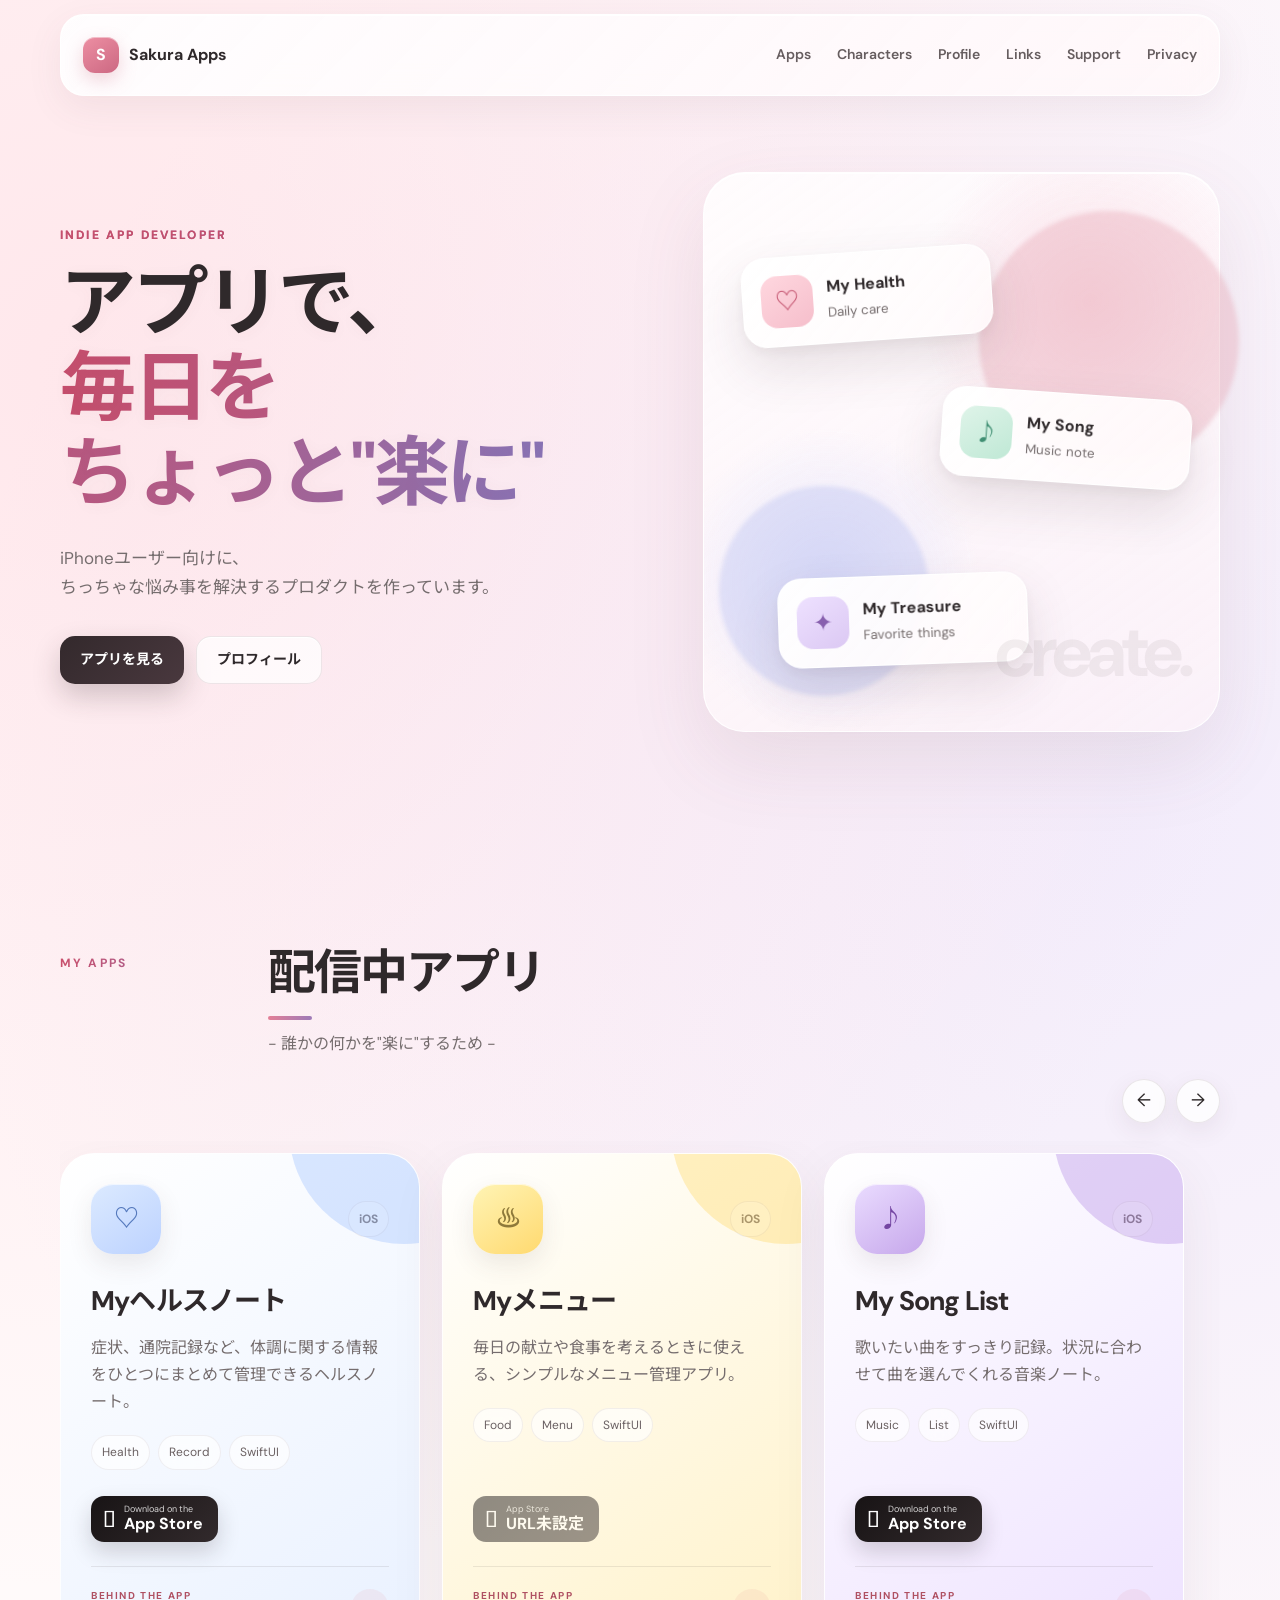
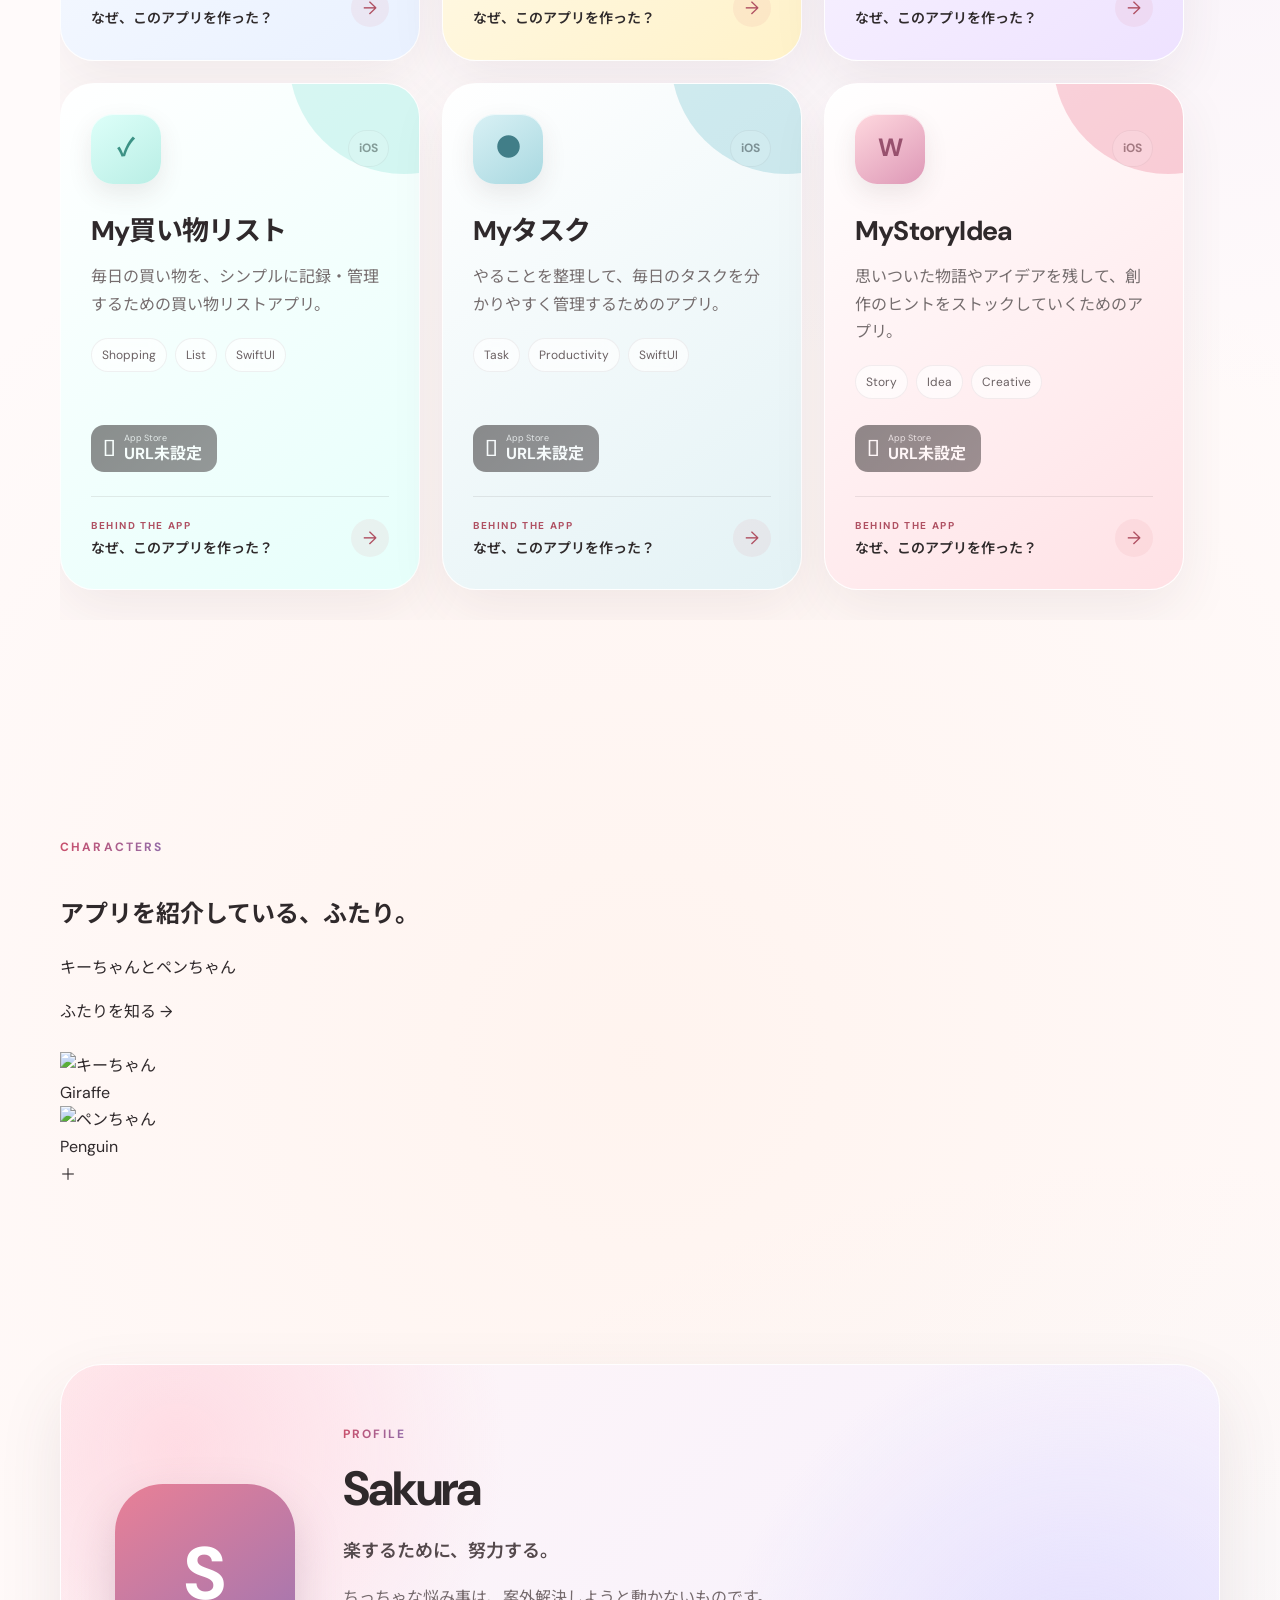
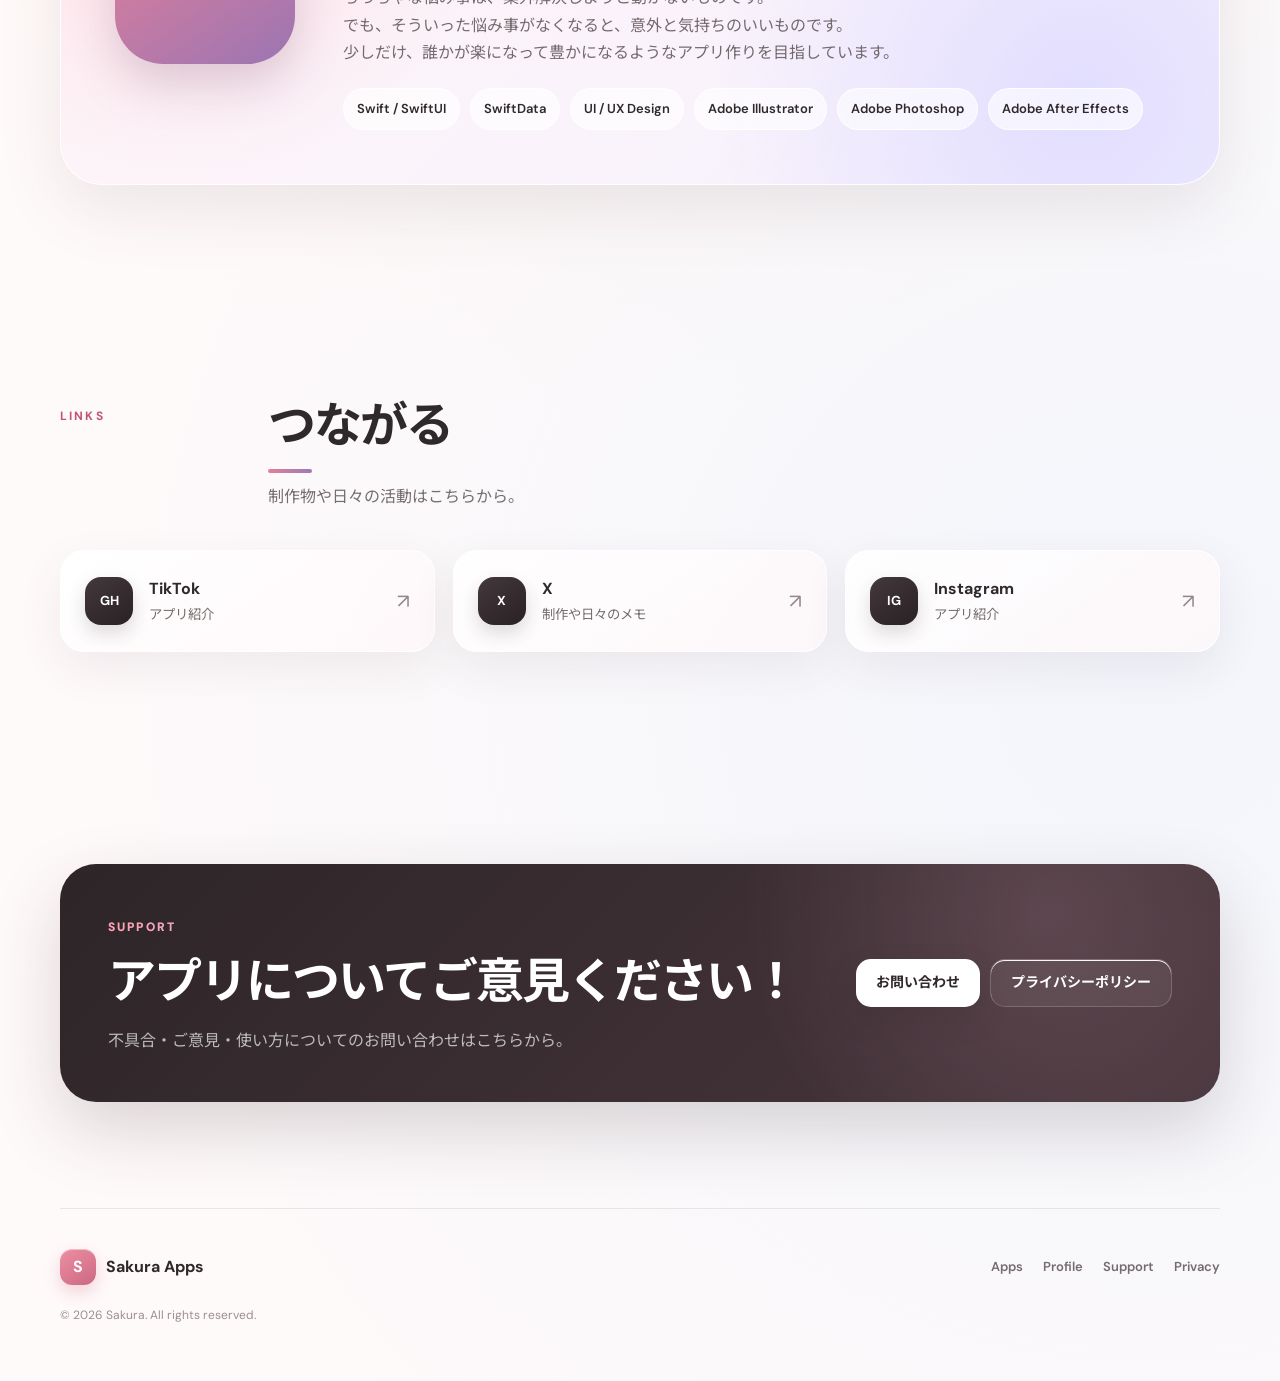
==== commit 7678e53e: "Add character preview section with images and links" ====
--- a/index.html
+++ b/index.html
@@ -56,6 +56,7 @@
 
       <nav class="nav" id="nav">
         <a href="#apps">Apps</a>
+        <a href="#characters">Characters</a>
         <a href="#profile">Profile</a>
         <a href="#links">Links</a>
         <a href="#support">Support</a>
@@ -152,6 +153,62 @@
       </section>
 
 
+      <!-- CHARACTERS -->
+      <section class="section character-preview-section" id="characters">
+      
+        <div class="character-preview">
+      
+          <div class="character-preview-copy">
+            <span class="eyebrow">CHARACTERS</span>
+      
+            <h2>アプリを紹介している、ふたり。</h2>
+      
+            <p>
+              キーちゃんとペンちゃん
+            </p>
+      
+            <a class="character-more" href="characters.html">
+              ふたりを知る
+              <span>→</span>
+            </a>
+          </div>
+
+        　 <div class="character-mini giraffe-mini">
+              <div class="character-image-placeholder">
+                <img
+                  src="assets/giraffe.png"
+                  alt="キーちゃん"
+                >
+              </div>
+      
+              <span>Giraffe</span>
+            </div>
+      
+          </div>
+      
+          <div class="character-preview-visual">
+      
+            <div class="character-mini penguin-mini">
+              <div class="character-image-placeholder">
+                <img
+                  src="assets/penguin.png"
+                  alt="ペンちゃん"
+                >
+              </div>
+      
+              <span>Penguin</span>
+            </div>
+      
+      
+            <div class="character-plus">＋</div>
+      
+      
+
+      
+        </div>
+      
+      </section>
+
       <!-- PROFILE -->
       <section class="section profile-section" id="profile">
 
@@ -172,7 +229,7 @@
             <p>
               ちっちゃな悩み事は、案外解決しようと動かないものです。<br>
               でも、そういった悩み事がなくなると、意外と気持ちのいいものです。<br>
-              少しだ、け誰かが楽になって豊かになるようなアプリ作りを目指しています。
+              少しだけ、誰かが楽になって豊かになるようなアプリ作りを目指しています。
             </p>
 
             <div class="profile-points">
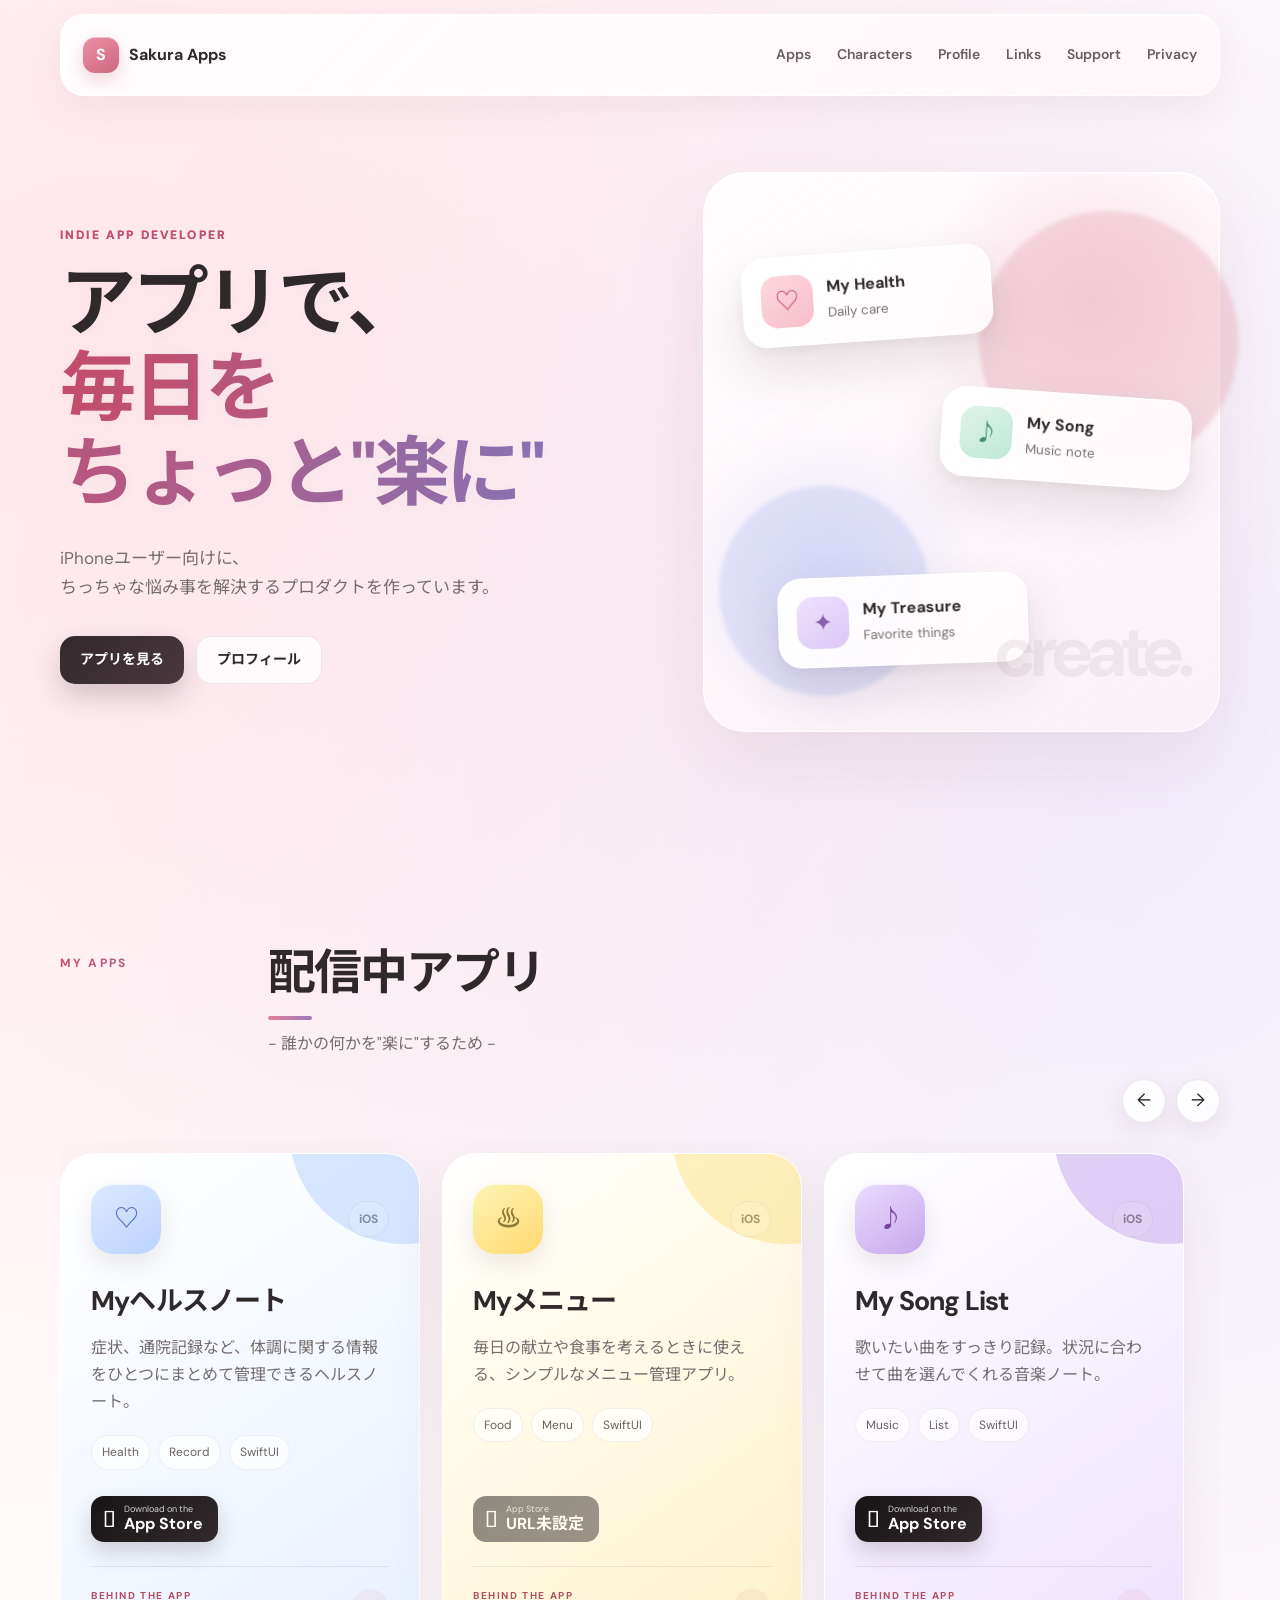
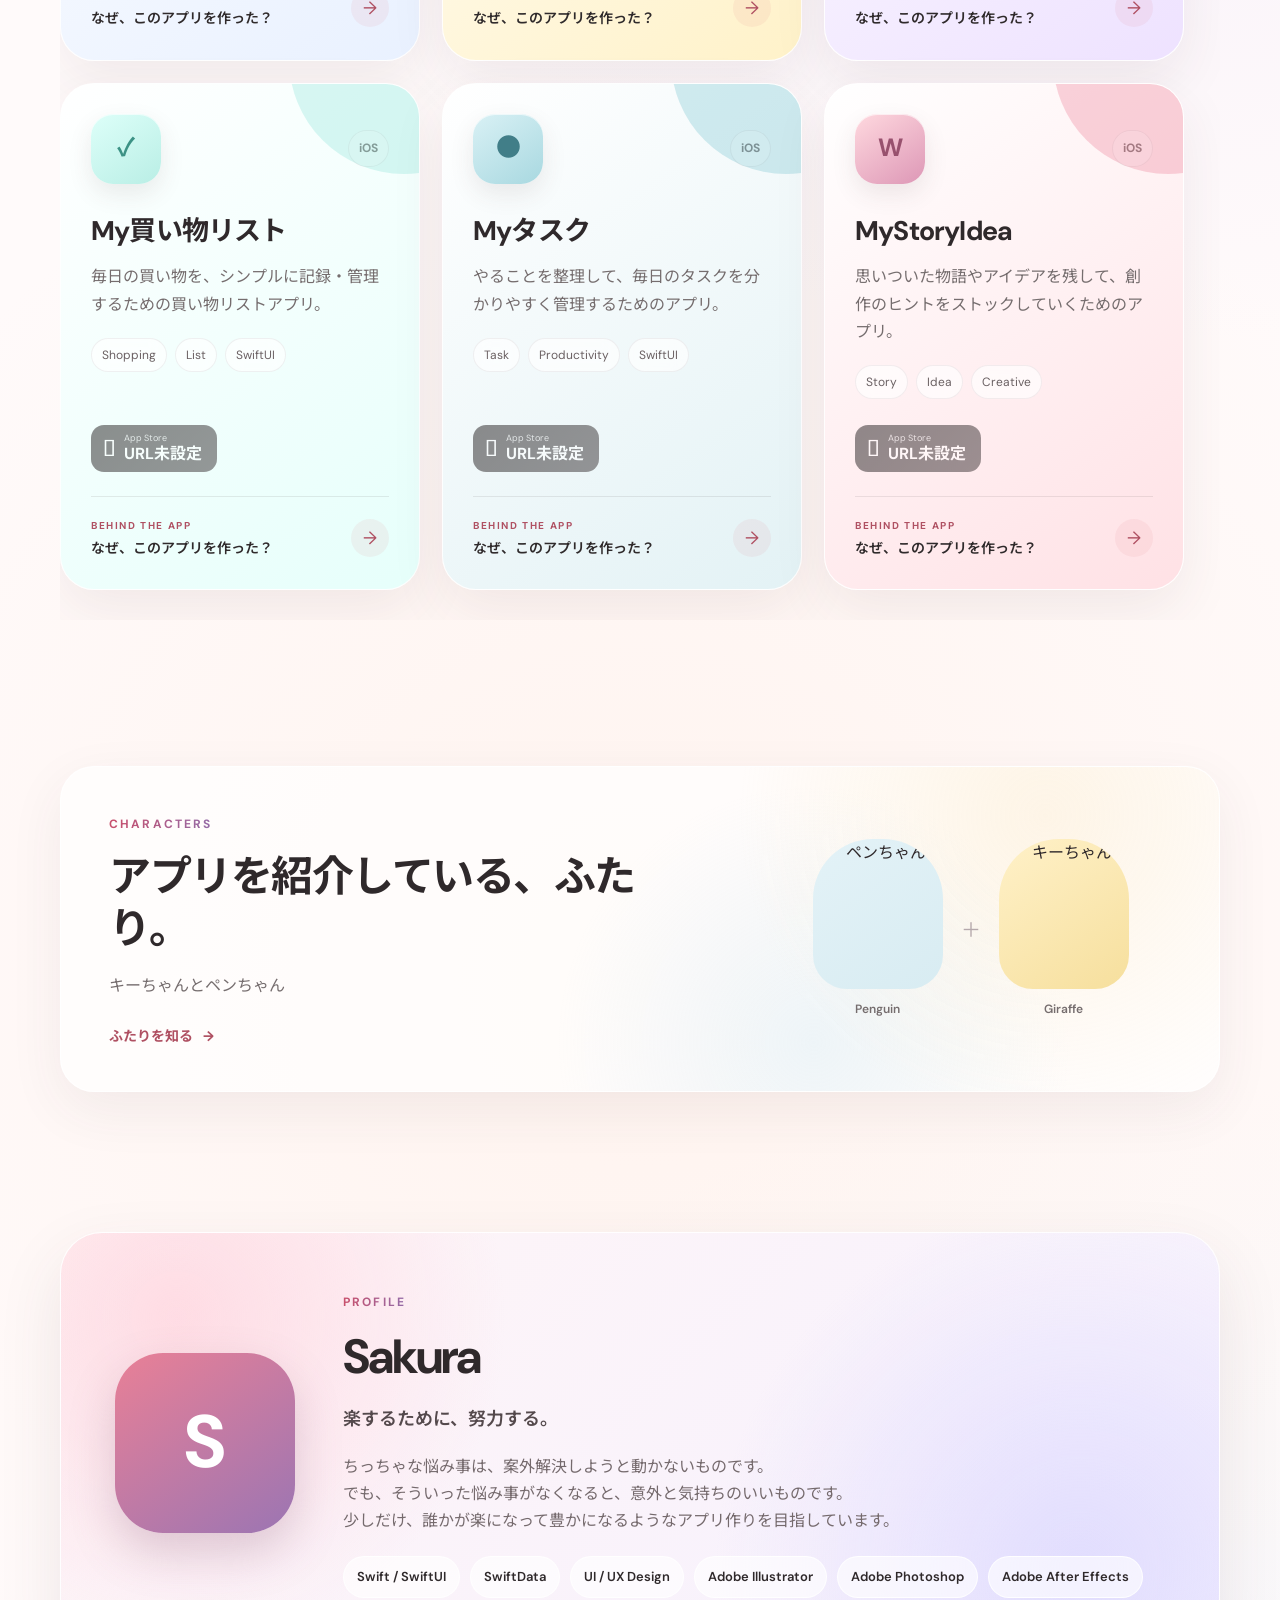
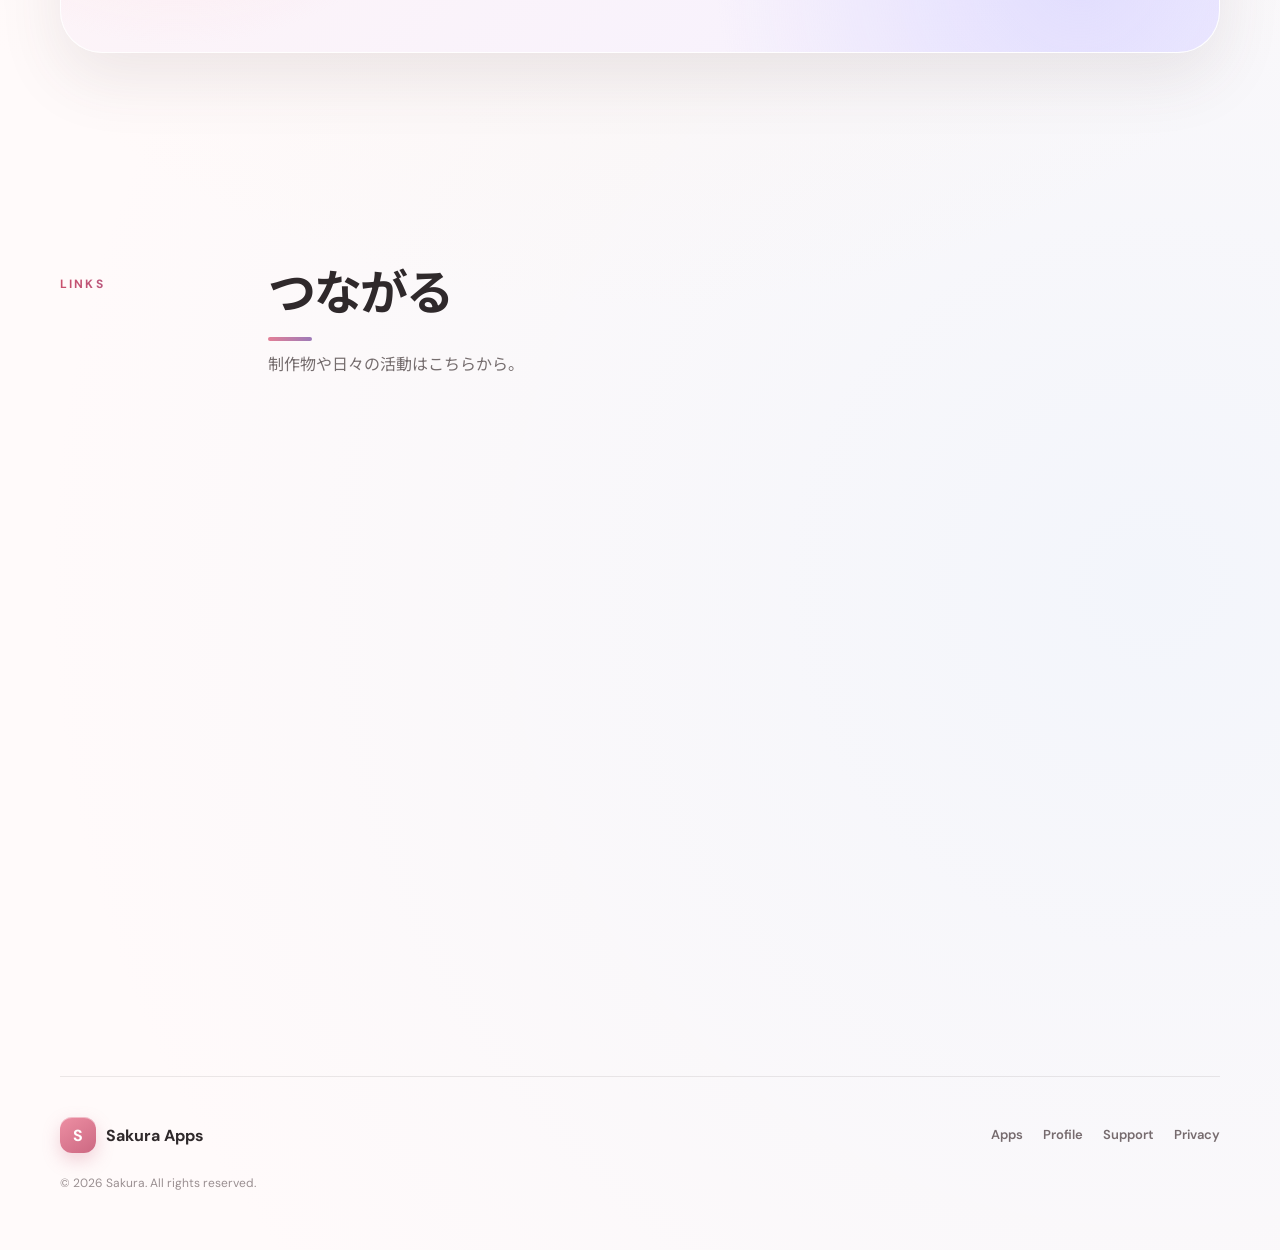
==== commit 37aa6217: "Update index.html" ====
--- a/index.html
+++ b/index.html
@@ -153,61 +153,62 @@
       </section>
 
 
-      <!-- CHARACTERS -->
-      <section class="section character-preview-section" id="characters">
-      
-        <div class="character-preview">
-      
-          <div class="character-preview-copy">
-            <span class="eyebrow">CHARACTERS</span>
-      
-            <h2>アプリを紹介している、ふたり。</h2>
-      
-            <p>
-              キーちゃんとペンちゃん
-            </p>
-      
-            <a class="character-more" href="characters.html">
-              ふたりを知る
-              <span>→</span>
-            </a>
-          </div>
-
-        　 <div class="character-mini giraffe-mini">
-              <div class="character-image-placeholder">
-                <img
-                  src="assets/giraffe.png"
-                  alt="キーちゃん"
-                >
-              </div>
-      
-              <span>Giraffe</span>
-            </div>
-      
-          </div>
-      
-          <div class="character-preview-visual">
-      
-            <div class="character-mini penguin-mini">
-              <div class="character-image-placeholder">
-                <img
-                  src="assets/penguin.png"
-                  alt="ペンちゃん"
-                >
-              </div>
-      
-              <span>Penguin</span>
-            </div>
-      
-      
-            <div class="character-plus">＋</div>
-      
-      
-
-      
-        </div>
-      
-      </section>
+ <!-- CHARACTERS -->
+<section class="section character-preview-section" id="characters">
+
+  <div class="character-preview">
+
+    <div class="character-preview-copy">
+      <span class="eyebrow">CHARACTERS</span>
+
+      <h2>アプリを紹介している、ふたり。</h2>
+
+      <p>
+        キーちゃんとペンちゃん
+      </p>
+
+      <a class="character-more" href="characters.html">
+        ふたりを知る
+        <span>→</span>
+      </a>
+    </div>
+
+
+    <div class="character-preview-visual">
+
+      <!-- ペンちゃん -->
+      <div class="character-mini penguin-mini">
+        <div class="character-image-placeholder">
+          <img
+            src="assets/penguin.png"
+            alt="ペンちゃん"
+          >
+        </div>
+
+        <span>Penguin</span>
+      </div>
+
+
+      <div class="character-plus">＋</div>
+
+
+      <!-- キーちゃん -->
+      <div class="character-mini giraffe-mini">
+        <div class="character-image-placeholder">
+          <img
+            src="assets/giraffe.png"
+            alt="キーちゃん"
+          >
+        </div>
+
+        <span>Giraffe</span>
+      </div>
+
+    </div>
+
+  </div>
+
+</section>
 
       <!-- PROFILE -->
       <section class="section profile-section" id="profile">
--- a/style.css
+++ b/style.css
@@ -1657,3 +1657,476 @@
     gap: 16px;
   }
 }
+/* =========================================================
+   CHARACTERS
+   ========================================================= */
+
+
+/* ---------- TOP PAGE PREVIEW ---------- */
+
+.character-preview-section {
+  padding-top: 40px;
+  padding-bottom: 70px;
+}
+
+.character-preview {
+  padding: 42px 48px;
+
+  display: grid;
+  grid-template-columns: 1.2fr .8fr;
+  gap: 60px;
+  align-items: center;
+
+  border-radius: 34px;
+
+  background:
+    radial-gradient(
+      circle at 85% 15%,
+      rgba(250, 221, 166, .25),
+      transparent 30%
+    ),
+    radial-gradient(
+      circle at 65% 85%,
+      rgba(194, 224, 239, .28),
+      transparent 32%
+    ),
+    rgba(255, 255, 255, .68);
+
+  border: 1px solid rgba(255, 255, 255, .92);
+
+  box-shadow:
+    0 18px 55px rgba(77, 57, 65, .07);
+}
+
+
+.character-preview-copy h2 {
+  margin: 0 0 16px;
+
+  font-size: clamp(28px, 4vw, 42px);
+
+  line-height: 1.25;
+
+  letter-spacing: -.035em;
+}
+
+
+.character-preview-copy p {
+  max-width: 520px;
+
+  margin: 0;
+
+  color: var(--muted);
+}
+
+
+.character-more {
+  margin-top: 26px;
+
+  display: inline-flex;
+  align-items: center;
+  gap: 10px;
+
+  font-size: 14px;
+  font-weight: 700;
+
+  color: var(--accent-dark);
+
+  transition: .2s ease;
+}
+
+
+.character-more span {
+  transition: transform .2s ease;
+}
+
+
+.character-more:hover span {
+  transform: translateX(5px);
+}
+
+
+/* ---------- MINI CHARACTERS ---------- */
+
+.character-preview-visual {
+  display: flex;
+  align-items: flex-end;
+  justify-content: center;
+  gap: 18px;
+}
+
+
+.character-mini {
+  text-align: center;
+}
+
+
+.character-mini span {
+  display: block;
+
+  margin-top: 10px;
+
+  color: var(--muted);
+
+  font-size: 12px;
+  font-weight: 600;
+}
+
+
+.character-image-placeholder {
+  width: 130px;
+  height: 150px;
+
+  display: flex;
+  align-items: flex-end;
+  justify-content: center;
+
+  overflow: hidden;
+
+  border-radius: 60px 60px 34px 34px;
+}
+
+
+.penguin-mini .character-image-placeholder {
+  background:
+    linear-gradient(
+      145deg,
+      #e3f2f7,
+      #d8ecf2
+    );
+}
+
+
+.giraffe-mini .character-image-placeholder {
+  background:
+    linear-gradient(
+      145deg,
+      #fff1c8,
+      #f6df9d
+    );
+}
+
+
+.character-image-placeholder img {
+  width: 100%;
+  height: 100%;
+
+  object-fit: contain;
+  object-position: bottom;
+}
+
+
+.character-plus {
+  padding-bottom: 72px;
+
+  color: #b5a9ac;
+
+  font-size: 20px;
+}
+
+
+/* =========================================================
+   CHARACTER PAGE
+   ========================================================= */
+
+.character-page-hero {
+  width: min(calc(100% - 40px), 900px);
+
+  margin: 0 auto;
+
+  padding: 120px 0 90px;
+
+  text-align: center;
+}
+
+
+.character-page-hero h1 {
+  margin: 0 0 24px;
+
+  font-size: clamp(44px, 7vw, 76px);
+
+  line-height: 1.15;
+
+  letter-spacing: -.05em;
+}
+
+
+.character-page-hero h1 span {
+  background:
+    linear-gradient(
+      90deg,
+      #b95670,
+      #9c76b2
+    );
+
+  -webkit-background-clip: text;
+  background-clip: text;
+
+  color: transparent;
+}
+
+
+.character-page-hero p {
+  max-width: 620px;
+
+  margin: 0 auto;
+
+  color: var(--muted);
+
+  font-size: 16px;
+}
+
+
+/* ---------- PROFILE ---------- */
+
+.character-page-list {
+  width: min(calc(100% - 40px), 980px);
+
+  margin: 0 auto;
+}
+
+
+.character-profile {
+  min-height: 500px;
+
+  padding: 60px;
+
+  display: grid;
+  grid-template-columns: 1fr 1fr;
+  gap: 70px;
+  align-items: center;
+
+  border-top: 1px solid var(--line);
+}
+
+
+.character-profile:last-child {
+  border-bottom: 1px solid var(--line);
+}
+
+
+.character-profile-image {
+  height: 390px;
+
+  position: relative;
+
+  display: flex;
+  align-items: flex-end;
+  justify-content: center;
+}
+
+
+.character-profile-image img {
+  width: 90%;
+  height: 90%;
+
+  position: relative;
+
+  z-index: 1;
+
+  object-fit: contain;
+  object-position: bottom;
+}
+
+
+.character-image-bg {
+  width: 280px;
+  height: 280px;
+
+  position: absolute;
+
+  left: 50%;
+  top: 50%;
+
+  border-radius: 50%;
+
+  transform: translate(-50%, -50%);
+}
+
+
+.penguin-bg {
+  background:
+    radial-gradient(
+      circle,
+      rgba(194, 225, 239, .72),
+      rgba(221, 241, 246, .25)
+    );
+}
+
+
+.giraffe-bg {
+  background:
+    radial-gradient(
+      circle,
+      rgba(248, 218, 145, .68),
+      rgba(255, 239, 198, .25)
+    );
+}
+
+
+.character-number {
+  color: var(--accent-dark);
+
+  font-size: 10px;
+  font-weight: 700;
+
+  letter-spacing: .18em;
+}
+
+
+.character-profile-copy h2 {
+  margin: 10px 0 4px;
+
+  font-size: clamp(38px, 5vw, 60px);
+
+  letter-spacing: -.04em;
+}
+
+
+.character-role {
+  margin: 0 0 26px !important;
+
+  color: #9a8e91 !important;
+
+  font-size: 12px;
+
+  letter-spacing: .08em;
+}
+
+
+.character-profile-copy > p {
+  max-width: 430px;
+
+  color: var(--muted);
+
+  font-size: 16px;
+}
+
+
+.character-tags {
+  margin-top: 24px;
+
+  display: flex;
+  gap: 8px;
+  flex-wrap: wrap;
+}
+
+
+.character-tags span {
+  padding: 7px 11px;
+
+  border-radius: 999px;
+
+  background: rgba(255, 255, 255, .72);
+
+  border: 1px solid var(--line);
+
+  color: #756a6d;
+
+  font-size: 11px;
+}
+
+
+/* ---------- END ---------- */
+
+.character-page-footer {
+  width: min(calc(100% - 40px), 980px);
+
+  margin: 70px auto 100px;
+
+  padding: 45px;
+
+  display: flex;
+  justify-content: space-between;
+  align-items: center;
+  gap: 30px;
+
+  border-radius: 30px;
+
+  background:
+    linear-gradient(
+      135deg,
+      rgba(253, 235, 239, .85),
+      rgba(240, 237, 255, .82)
+    );
+}
+
+
+.character-page-footer p {
+  margin: 0;
+
+  color: #675d60;
+}
+
+
+/* ---------- MOBILE ---------- */
+
+@media (max-width: 720px) {
+
+  .character-preview {
+    padding: 30px;
+
+    grid-template-columns: 1fr;
+
+    gap: 34px;
+  }
+
+
+  .character-preview-visual {
+    justify-content: flex-start;
+  }
+
+
+  .character-image-placeholder {
+    width: 105px;
+    height: 125px;
+  }
+
+
+  .character-plus {
+    padding-bottom: 60px;
+  }
+
+
+  .character-page-hero {
+    padding: 80px 0 60px;
+  }
+
+
+  .character-profile {
+    padding: 48px 0;
+
+    grid-template-columns: 1fr;
+
+    gap: 20px;
+  }
+
+
+  .character-giraffe .character-profile-copy {
+    order: 2;
+  }
+
+
+  .character-giraffe .character-profile-image {
+    order: 1;
+  }
+
+
+  .character-profile-image {
+    height: 300px;
+  }
+
+
+  .character-image-bg {
+    width: 220px;
+    height: 220px;
+  }
+
+
+  .character-page-footer {
+    padding: 30px;
+
+    flex-direction: column;
+    align-items: flex-start;
+  }
+
+}
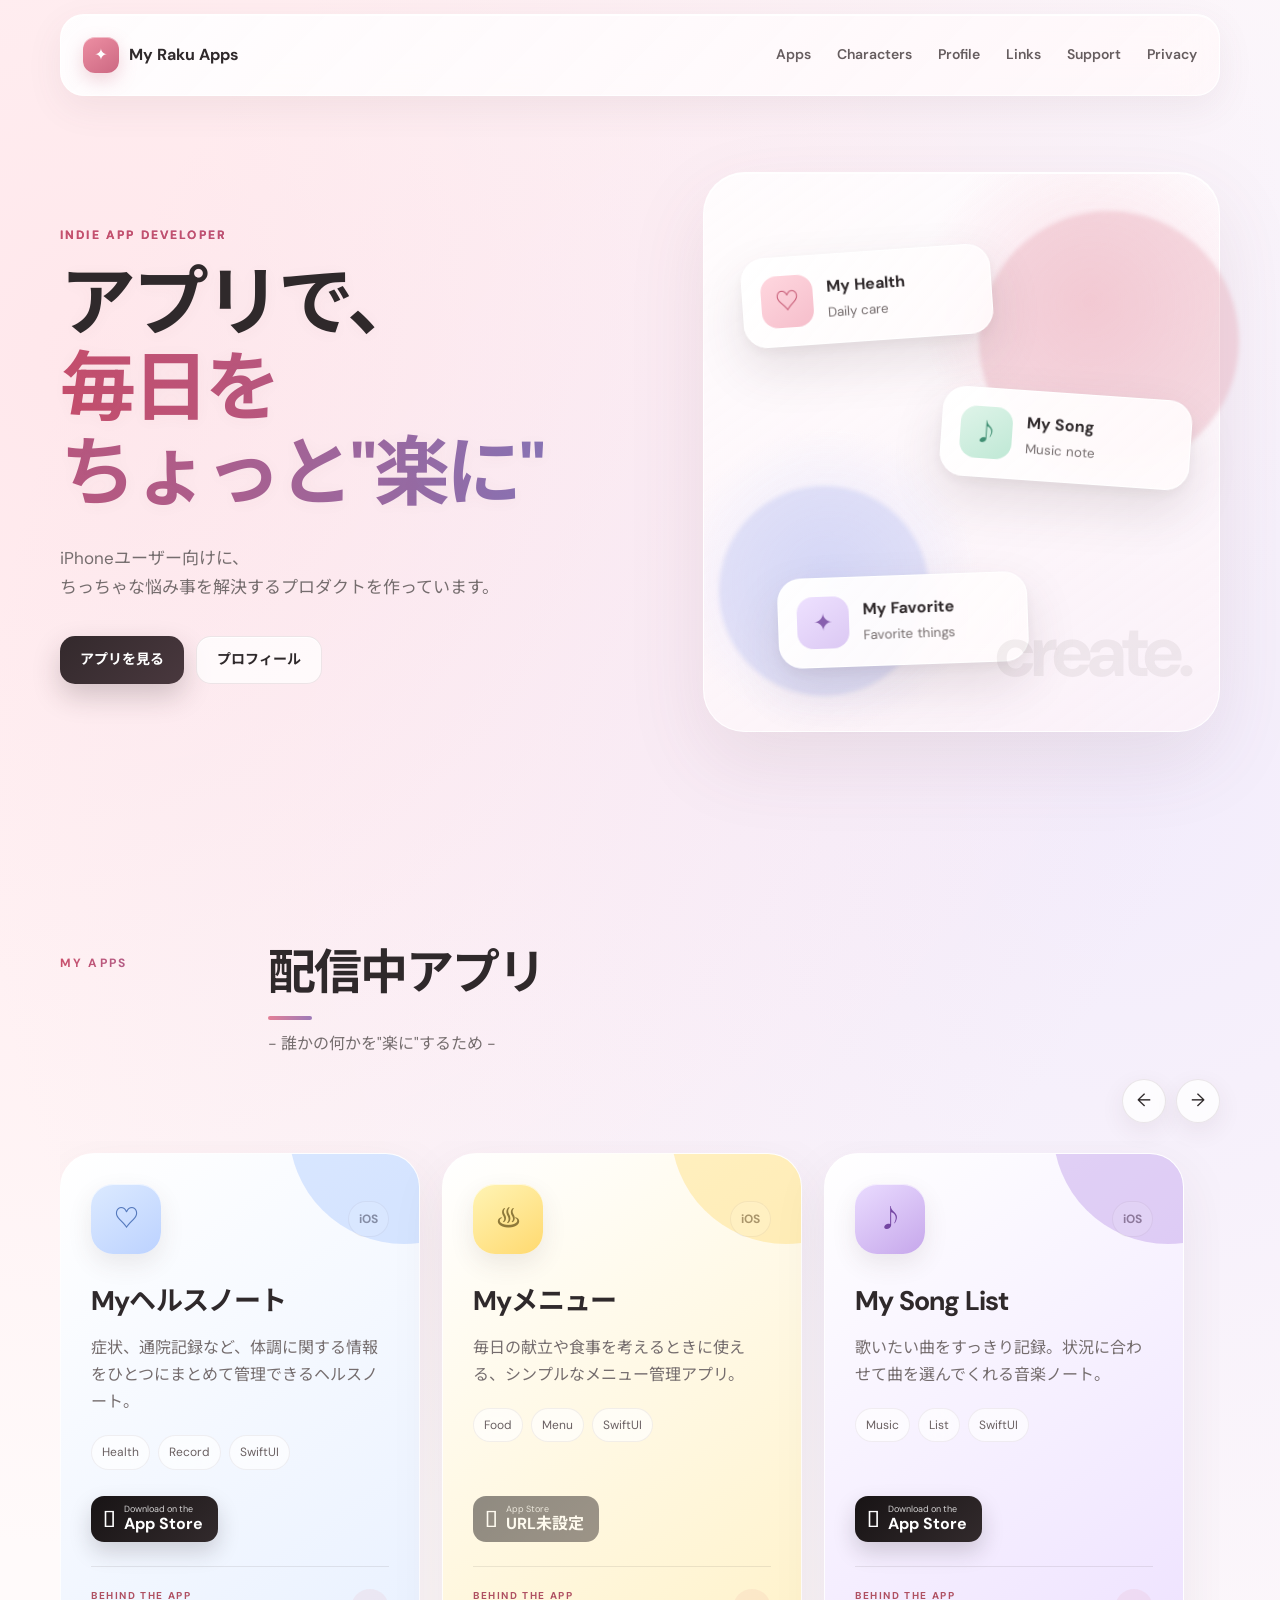
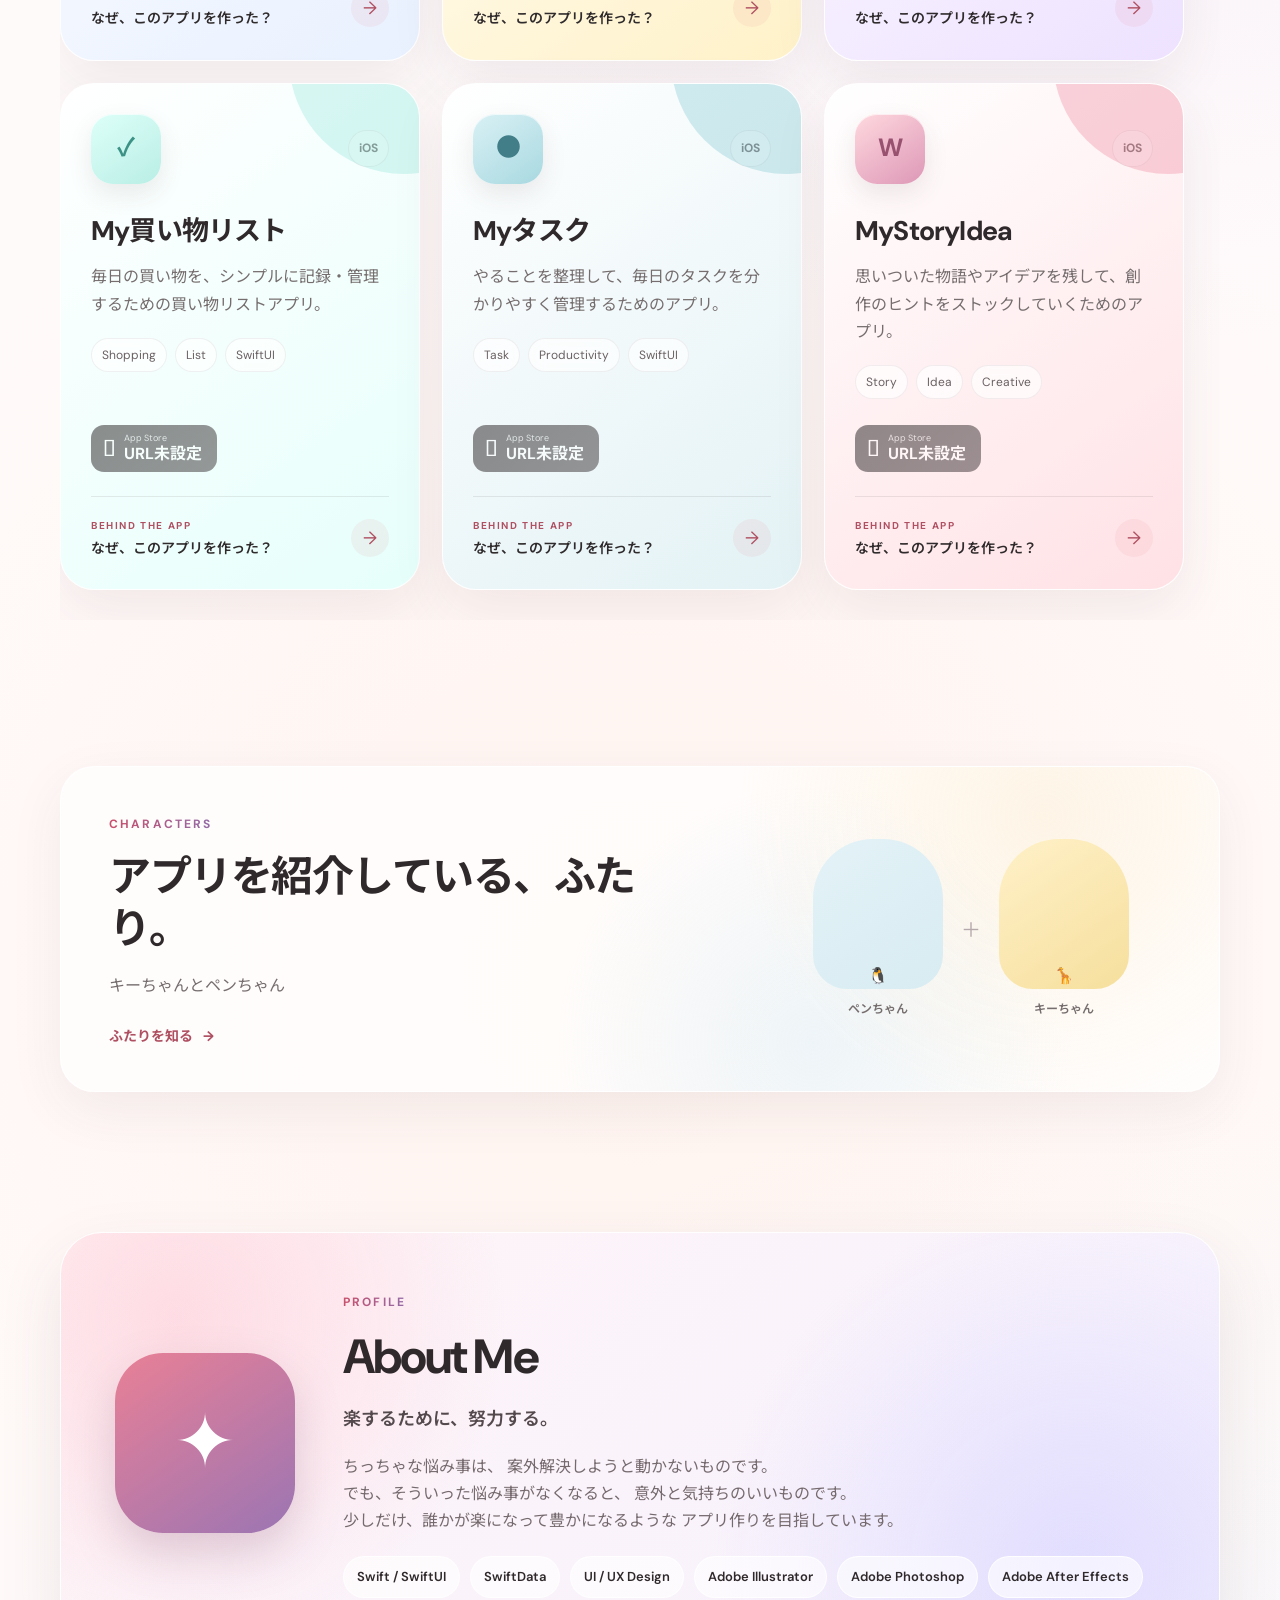
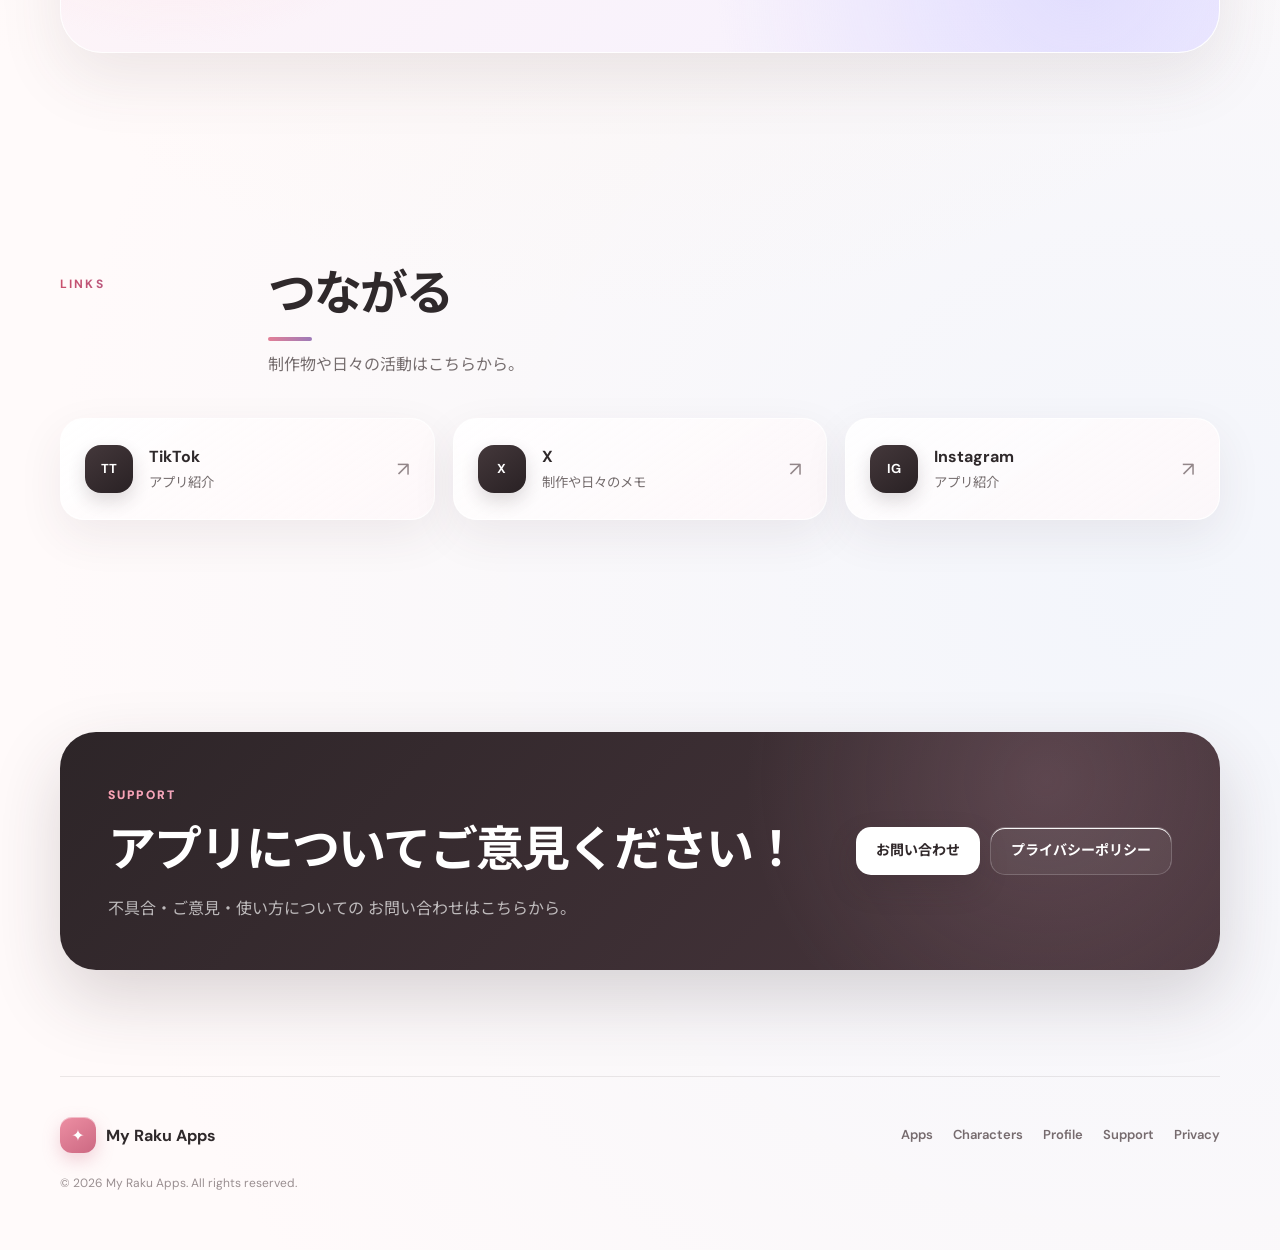
==== commit c2c9be37: "Update portfolio title and meta descriptions" ====
--- a/index.html
+++ b/index.html
@@ -5,29 +5,48 @@
   <meta charset="utf-8">
   <meta name="viewport" content="width=device-width, initial-scale=1">
 
-  <title>Sakura Apps — 個人開発ポートフォリオ</title>
+  <title>My Raku Apps — 個人開発iOSアプリ</title>
 
   <meta
     name="description"
-    content="個人開発したiOSアプリや制作活動をまとめたポートフォリオサイトです。"
+    content="毎日をちょっと楽にする、個人開発iOSアプリを紹介しています。"
   >
+
   <meta name="theme-color" content="#fff8f6">
 
   <!-- OGP -->
   <meta property="og:type" content="website">
-  <meta property="og:title" content="Sakura Apps">
+  <meta property="og:title" content="My Raku Apps">
+
   <meta
     property="og:description"
-    content="個人開発したiOSアプリや制作活動をまとめています。"
+    content="アプリで、毎日をちょっと楽に。個人開発iOSアプリを紹介しています。"
   >
-  <meta property="og:image" content="assets/ogp.svg">
+
+  <meta
+    property="og:url"
+    content="https://takahashisakura.github.io/portfolio/"
+  >
+
+  <meta
+    property="og:image"
+    content="assets/ogp.svg"
+  >
+
   <meta property="og:locale" content="ja_JP">
 
   <!-- favicon -->
-  <link rel="icon" href="assets/favicon.svg" type="image/svg+xml">
+  <link
+    rel="icon"
+    href="assets/favicon.svg"
+    type="image/svg+xml"
+  >
 
   <!-- CSS -->
-  <link rel="stylesheet" href="style.css">
+  <link
+    rel="stylesheet"
+    href="style.css"
+  >
 </head>
 
 
@@ -35,13 +54,21 @@
 
   <div class="site-shell">
 
-    <!-- HEADER -->
+
+    <!-- =====================================================
+         HEADER
+    ====================================================== -->
     <header class="header">
 
-      <a class="brand" href="#top" aria-label="Sakura Apps ホーム">
-        <span class="brand-mark">S</span>
-        <span>Sakura Apps</span>
+      <a
+        class="brand"
+        href="#top"
+        aria-label="My Raku Apps ホーム"
+      >
+        <span class="brand-mark">✦</span>
+        <span>My Raku Apps</span>
       </a>
+
 
       <button
         class="menu-button"
@@ -54,7 +81,11 @@
         <span></span>
       </button>
 
-      <nav class="nav" id="nav">
+
+      <nav
+        class="nav"
+        id="nav"
+      >
         <a href="#apps">Apps</a>
         <a href="#characters">Characters</a>
         <a href="#profile">Profile</a>
@@ -68,178 +99,344 @@
 
     <main id="top">
 
-      <!-- HERO -->
+
+      <!-- =====================================================
+           HERO
+      ====================================================== -->
       <section class="hero section">
 
         <div class="hero-copy">
 
-          <span class="eyebrow">INDIE APP DEVELOPER</span>
+          <span class="eyebrow">
+            INDIE APP DEVELOPER
+          </span>
+
 
           <h1>
             アプリで、<br>
-            <span>毎日を<br>
-            ちょっと"楽に"</span>
+            <span>
+              毎日を<br>
+              ちょっと"楽に"
+            </span>
           </h1>
+
 
           <p>
             iPhoneユーザー向けに、<br>
             ちっちゃな悩み事を解決するプロダクトを作っています。
           </p>
 
+
           <div class="hero-actions">
-            <a class="button primary" href="#apps">アプリを見る</a>
-            <a class="button secondary" href="#profile">プロフィール</a>
-          </div>
-
-        </div>
-
-
-        <div class="hero-art" aria-hidden="true">
+
+            <a
+              class="button primary"
+              href="#apps"
+            >
+              アプリを見る
+            </a>
+
+            <a
+              class="button secondary"
+              href="#profile"
+            >
+              プロフィール
+            </a>
+
+          </div>
+
+        </div>
+
+
+        <div
+          class="hero-art"
+          aria-hidden="true"
+        >
 
           <div class="orb orb-a"></div>
           <div class="orb orb-b"></div>
 
+
           <div class="phone-card phone-card-a">
-            <div class="mini-icon">♡</div>
+
+            <div class="mini-icon">
+              ♡
+            </div>
+
             <div>
               <strong>My Health</strong>
               <small>Daily care</small>
             </div>
-          </div>
+
+          </div>
+
 
           <div class="phone-card phone-card-b">
-            <div class="mini-icon">♪</div>
+
+            <div class="mini-icon">
+              ♪
+            </div>
+
             <div>
               <strong>My Song</strong>
               <small>Music note</small>
             </div>
-          </div>
+
+          </div>
+
 
           <div class="phone-card phone-card-c">
-            <div class="mini-icon">✦</div>
+
+            <div class="mini-icon">
+              ✦
+            </div>
+
             <div>
-              <strong>My Treasure</strong>
+              <strong>My Favorite</strong>
               <small>Favorite things</small>
             </div>
-          </div>
-
-          <div class="hero-word">create.</div>
+
+          </div>
+
+
+          <div class="hero-word">
+            create.
+          </div>
 
         </div>
 
       </section>
 
 
-      <!-- APPS -->
-      <section class="section" id="apps">
+
+      <!-- =====================================================
+           APPS
+      ====================================================== -->
+      <section
+        class="section"
+        id="apps"
+      >
 
         <div class="section-heading">
 
-          <span class="eyebrow">MY APPS</span>
+          <span class="eyebrow">
+            MY APPS
+          </span>
+
 
           <div>
-            <h2>配信中アプリ</h2>
-            <p>- 誰かの何かを"楽に"するため -</p>
-          </div>
-
-        </div>
-        <div class="app-scroll-controls" aria-label="アプリ一覧のスクロール操作">
-          <button type="button" id="appPrev" aria-label="前のアプリを見る">←</button>
-          <button type="button" id="appNext" aria-label="次のアプリを見る">→</button>
-        </div>
-
-        <div class="app-grid" id="appGrid"></div>
+
+            <h2>
+              配信中アプリ
+            </h2>
+
+            <p>
+              - 誰かの何かを"楽に"するため -
+            </p>
+
+          </div>
+
+        </div>
+
+
+        <div
+          class="app-scroll-controls"
+          aria-label="アプリ一覧のスクロール操作"
+        >
+
+          <button
+            type="button"
+            id="appPrev"
+            aria-label="前のアプリを見る"
+          >
+            ←
+          </button>
+
+
+          <button
+            type="button"
+            id="appNext"
+            aria-label="次のアプリを見る"
+          >
+            →
+          </button>
+
+        </div>
+
+
+        <!-- apps.js がここにアプリカードを生成 -->
+        <div
+          class="app-grid"
+          id="appGrid"
+        ></div>
 
       </section>
 
 
- <!-- CHARACTERS -->
-<section class="section character-preview-section" id="characters">
-
-  <div class="character-preview">
-
-    <div class="character-preview-copy">
-      <span class="eyebrow">CHARACTERS</span>
-
-      <h2>アプリを紹介している、ふたり。</h2>
-
-      <p>
-        キーちゃんとペンちゃん
-      </p>
-
-      <a class="character-more" href="characters.html">
-        ふたりを知る
-        <span>→</span>
-      </a>
-    </div>
-
-
-    <div class="character-preview-visual">
-
-      <!-- ペンちゃん -->
-      <div class="character-mini penguin-mini">
-        <div class="character-image-placeholder">
-          <img
-            src="assets/penguin.png"
-            alt="ペンちゃん"
-          >
-        </div>
-
-        <span>Penguin</span>
-      </div>
-
-
-      <div class="character-plus">＋</div>
-
-
-      <!-- キーちゃん -->
-      <div class="character-mini giraffe-mini">
-        <div class="character-image-placeholder">
-          <img
-            src="assets/giraffe.png"
-            alt="キーちゃん"
-          >
-        </div>
-
-        <span>Giraffe</span>
-      </div>
-
-    </div>
-
-  </div>
-
-</section>
-
-      <!-- PROFILE -->
-      <section class="section profile-section" id="profile">
+
+      <!-- =====================================================
+           CHARACTERS
+      ====================================================== -->
+      <section
+        class="section character-preview-section"
+        id="characters"
+      >
+
+        <div class="character-preview">
+
+
+          <!-- Character text -->
+          <div class="character-preview-copy">
+
+            <span class="eyebrow">
+              CHARACTERS
+            </span>
+
+
+            <h2>
+              アプリを紹介している、ふたり。
+            </h2>
+
+
+            <p>
+              キーちゃんとペンちゃん
+            </p>
+
+
+            <a
+              class="character-more"
+              href="characters.html"
+            >
+              ふたりを知る
+              <span>→</span>
+            </a>
+
+          </div>
+
+
+
+          <!-- Character visual -->
+          <div class="character-preview-visual">
+
+
+            <!-- ペンちゃん -->
+            <div class="character-mini penguin-mini">
+
+              <div
+                class="character-image-placeholder character-temp-icon"
+              >
+                🐧
+              </div>
+
+              <span>
+                ペンちゃん
+              </span>
+
+            </div>
+
+
+
+            <div class="character-plus">
+              ＋
+            </div>
+
+
+
+            <!-- キーちゃん -->
+            <div class="character-mini giraffe-mini">
+
+              <div
+                class="character-image-placeholder character-temp-icon"
+              >
+                🦒
+              </div>
+
+              <span>
+                キーちゃん
+              </span>
+
+            </div>
+
+
+          </div>
+
+        </div>
+
+      </section>
+
+
+
+      <!-- =====================================================
+           PROFILE
+      ====================================================== -->
+      <section
+        class="section profile-section"
+        id="profile"
+      >
 
         <div class="profile-card">
 
-          <div class="profile-monogram">S</div>
+
+          <div class="profile-monogram">
+            ✦
+          </div>
+
 
           <div class="profile-copy">
 
-            <span class="eyebrow">PROFILE</span>
-
-            <h2>Sakura</h2>
+            <span class="eyebrow">
+              PROFILE
+            </span>
+
+
+            <h2>
+              About Me
+            </h2>
+
 
             <p class="lead">
               楽するために、努力する。
             </p>
 
+
             <p>
-              ちっちゃな悩み事は、案外解決しようと動かないものです。<br>
-              でも、そういった悩み事がなくなると、意外と気持ちのいいものです。<br>
-              少しだけ、誰かが楽になって豊かになるようなアプリ作りを目指しています。
+              ちっちゃな悩み事は、
+              案外解決しようと動かないものです。<br>
+
+              でも、そういった悩み事がなくなると、
+              意外と気持ちのいいものです。<br>
+
+              少しだけ、誰かが楽になって豊かになるような
+              アプリ作りを目指しています。
             </p>
 
+
             <div class="profile-points">
-              <span>Swift / SwiftUI</span>
-              <span>SwiftData</span>
-              <span>UI / UX Design</span>
-              <span>Adobe Illustrator</span>
-              <span>Adobe Photoshop</span>
-              <span>Adobe After Effects</span>
+
+              <span>
+                Swift / SwiftUI
+              </span>
+
+              <span>
+                SwiftData
+              </span>
+
+              <span>
+                UI / UX Design
+              </span>
+
+              <span>
+                Adobe Illustrator
+              </span>
+
+              <span>
+                Adobe Photoshop
+              </span>
+
+              <span>
+                Adobe After Effects
+              </span>
+
             </div>
 
           </div>
@@ -249,39 +446,73 @@
       </section>
 
 
-      <!-- LINKS -->
-      <section class="section" id="links">
+
+      <!-- =====================================================
+           LINKS
+      ====================================================== -->
+      <section
+        class="section"
+        id="links"
+      >
 
         <div class="section-heading">
 
-          <span class="eyebrow">LINKS</span>
+          <span class="eyebrow">
+            LINKS
+          </span>
+
 
           <div>
-            <h2>つながる</h2>
-            <p>制作物や日々の活動はこちらから。</p>
-          </div>
-
-        </div>
+
+            <h2>
+              つながる
+            </h2>
+
+            <p>
+              制作物や日々の活動はこちらから。
+            </p>
+
+          </div>
+
+        </div>
+
 
 
         <div class="link-grid">
+
 
           <!-- TikTok -->
           <a
             class="social-card"
-            href=""
+            href="#"
             target="_blank"
             rel="noopener noreferrer"
           >
-            <span class="social-mark">GH</span>
+
+            <span class="social-mark">
+              TT
+            </span>
+
 
             <div>
-              <strong>TikTok</strong>
-              <small>アプリ紹介</small>
-            </div>
-
-            <span class="arrow">↗</span>
+
+              <strong>
+                TikTok
+              </strong>
+
+              <small>
+                アプリ紹介
+              </small>
+
+            </div>
+
+
+            <span class="arrow">
+              ↗
+            </span>
+
           </a>
+
 
 
           <!-- X -->
@@ -291,15 +522,31 @@
             target="_blank"
             rel="noopener noreferrer"
           >
-            <span class="social-mark">X</span>
+
+            <span class="social-mark">
+              X
+            </span>
+
 
             <div>
-              <strong>X</strong>
-              <small>制作や日々のメモ</small>
-            </div>
-
-            <span class="arrow">↗</span>
+
+              <strong>
+                X
+              </strong>
+
+              <small>
+                制作や日々のメモ
+              </small>
+
+            </div>
+
+
+            <span class="arrow">
+              ↗
+            </span>
+
           </a>
+
 
 
           <!-- Instagram -->
@@ -309,37 +556,72 @@
             target="_blank"
             rel="noopener noreferrer"
           >
-            <span class="social-mark">IG</span>
+
+            <span class="social-mark">
+              IG
+            </span>
+
 
             <div>
-              <strong>Instagram</strong>
-              <small>アプリ紹介</small>
-            </div>
-
-            <span class="arrow">↗</span>
+
+              <strong>
+                Instagram
+              </strong>
+
+              <small>
+                アプリ紹介
+              </small>
+
+            </div>
+
+
+            <span class="arrow">
+              ↗
+            </span>
+
           </a>
 
+
         </div>
 
       </section>
 
 
-      <!-- SUPPORT -->
-      <section class="section" id="support">
+
+      <!-- =====================================================
+           SUPPORT
+      ====================================================== -->
+      <section
+        class="section"
+        id="support"
+      >
 
         <div class="support-panel">
 
+
           <div>
-            <span class="eyebrow">SUPPORT</span>
-
-            <h2>アプリについてご意見ください！</h2>
+
+            <span class="eyebrow">
+              SUPPORT
+            </span>
+
+
+            <h2>
+              アプリについてご意見ください！
+            </h2>
+
 
             <p>
-              不具合・ご意見・使い方についてのお問い合わせはこちらから。
+              不具合・ご意見・使い方についての
+              お問い合わせはこちらから。
             </p>
-          </div>
+
+          </div>
+
+
 
           <div class="support-actions">
+
 
             <a
               class="button primary"
@@ -348,6 +630,7 @@
               お問い合わせ
             </a>
 
+
             <a
               class="button secondary"
               href="privacy.html"
@@ -355,42 +638,89 @@
               プライバシーポリシー
             </a>
 
+
           </div>
 
         </div>
 
       </section>
 
+
     </main>
 
 
-    <!-- FOOTER -->
+
+    <!-- =====================================================
+         FOOTER
+    ====================================================== -->
     <footer class="footer">
 
-      <a class="brand footer-brand" href="#top">
-        <span class="brand-mark">S</span>
-        <span>Sakura Apps</span>
+
+      <a
+        class="brand footer-brand"
+        href="#top"
+      >
+
+        <span class="brand-mark">
+          ✦
+        </span>
+
+        <span>
+          My Raku Apps
+        </span>
+
       </a>
 
+
+
       <div class="footer-links">
-        <a href="#apps">Apps</a>
-        <a href="#profile">Profile</a>
-        <a href="#support">Support</a>
-        <a href="privacy.html">Privacy</a>
+
+        <a href="#apps">
+          Apps
+        </a>
+
+        <a href="#characters">
+          Characters
+        </a>
+
+        <a href="#profile">
+          Profile
+        </a>
+
+        <a href="#support">
+          Support
+        </a>
+
+        <a href="privacy.html">
+          Privacy
+        </a>
+
       </div>
 
+
+
       <p>
-        © <span id="year"></span> Sakura. All rights reserved.
+        © <span id="year"></span> My Raku Apps. All rights reserved.
       </p>
 
+
     </footer>
 
+
   </div>
 
 
-  <!-- JavaScript -->
+
+  <!-- =====================================================
+       JavaScript
+  ====================================================== -->
+
+  <!-- アプリ一覧 -->
   <script src="apps.js"></script>
+
+  <!-- メニュー・アニメーション等 -->
   <script src="script.js"></script>
+
 
 </body>
 </html>
